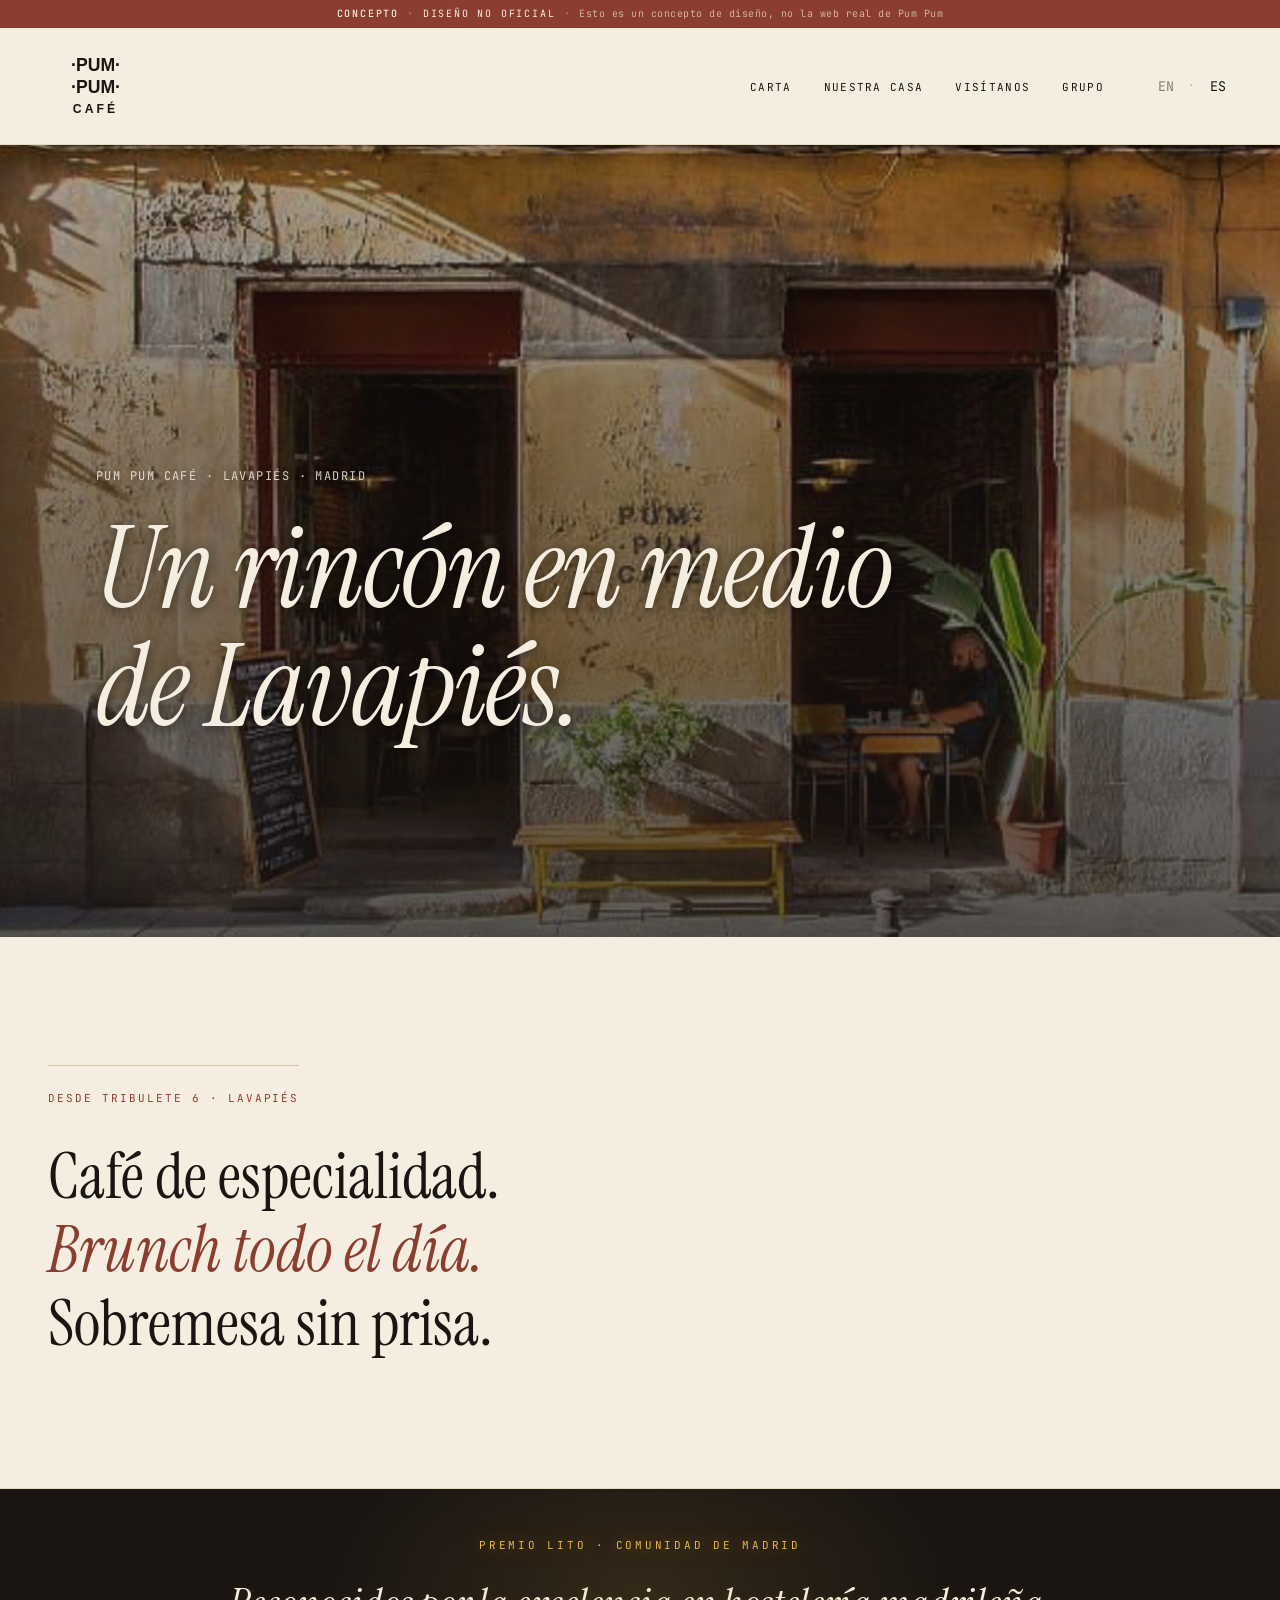
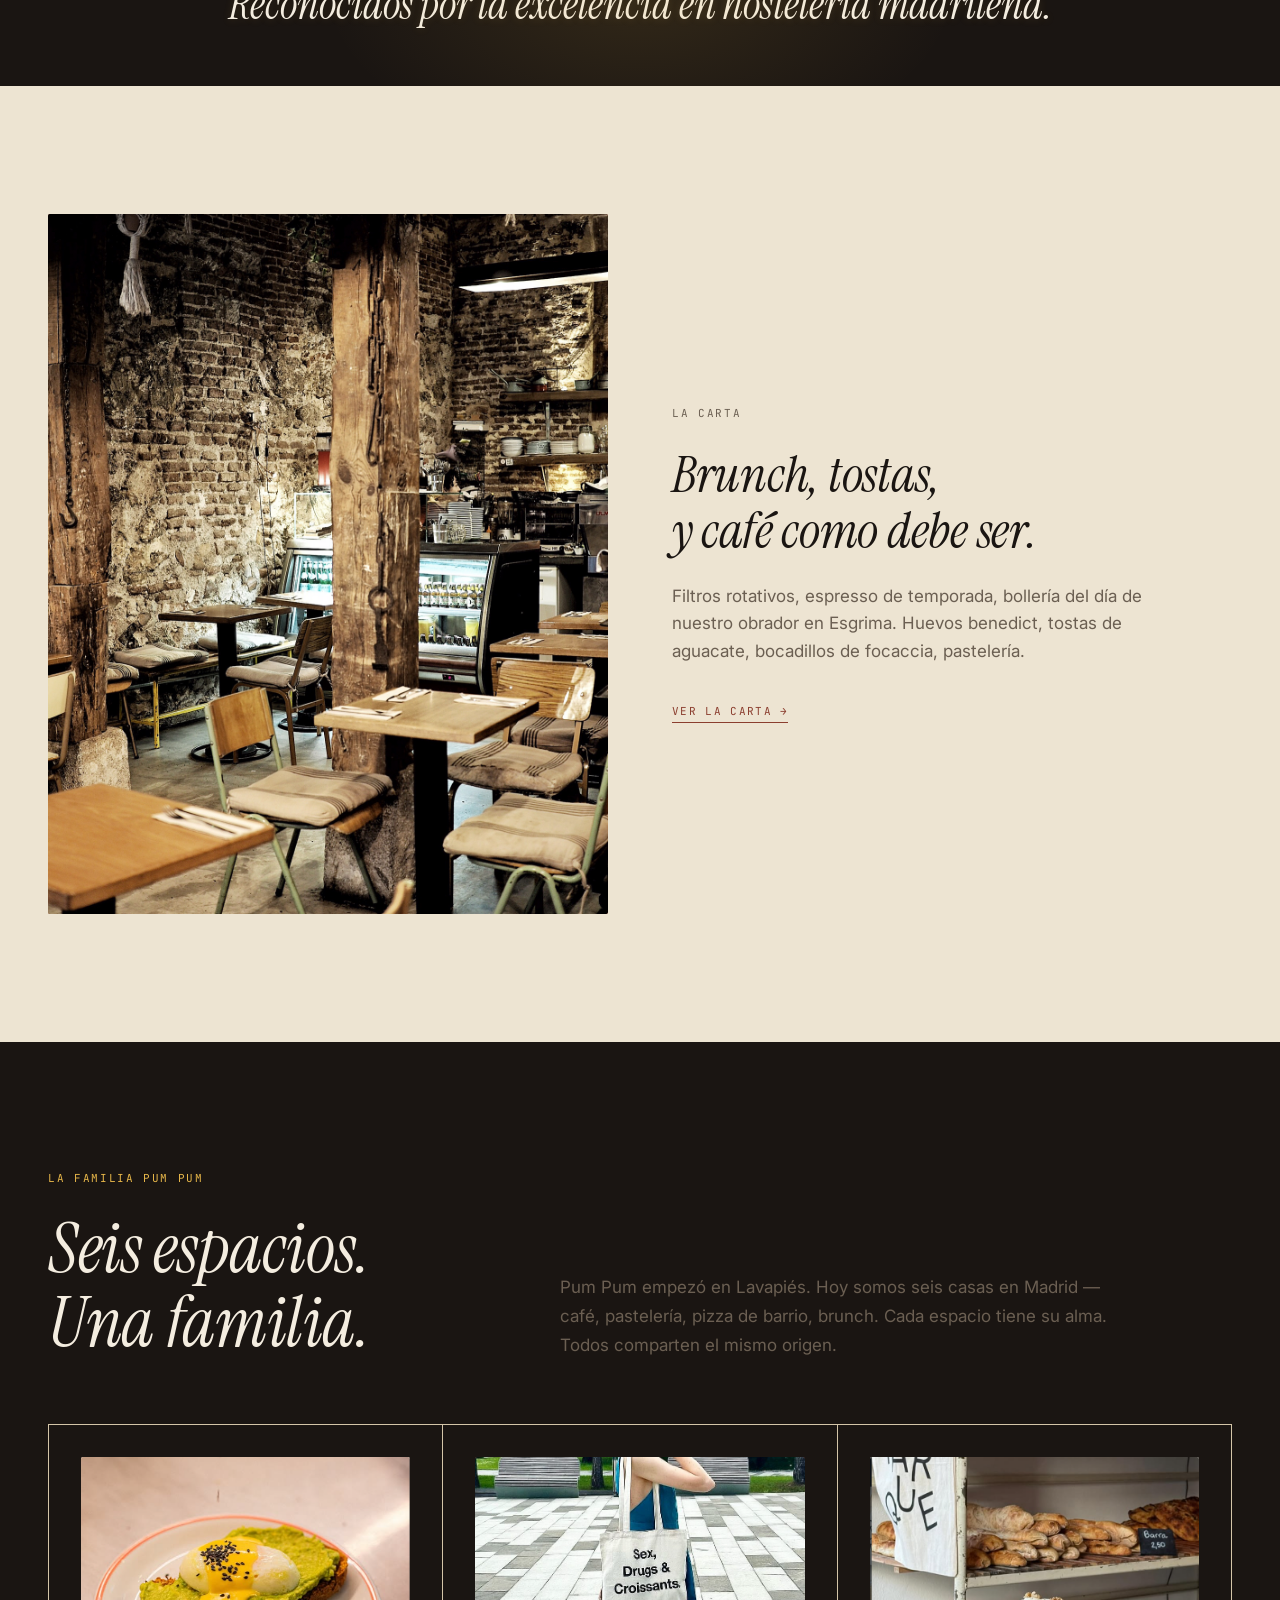
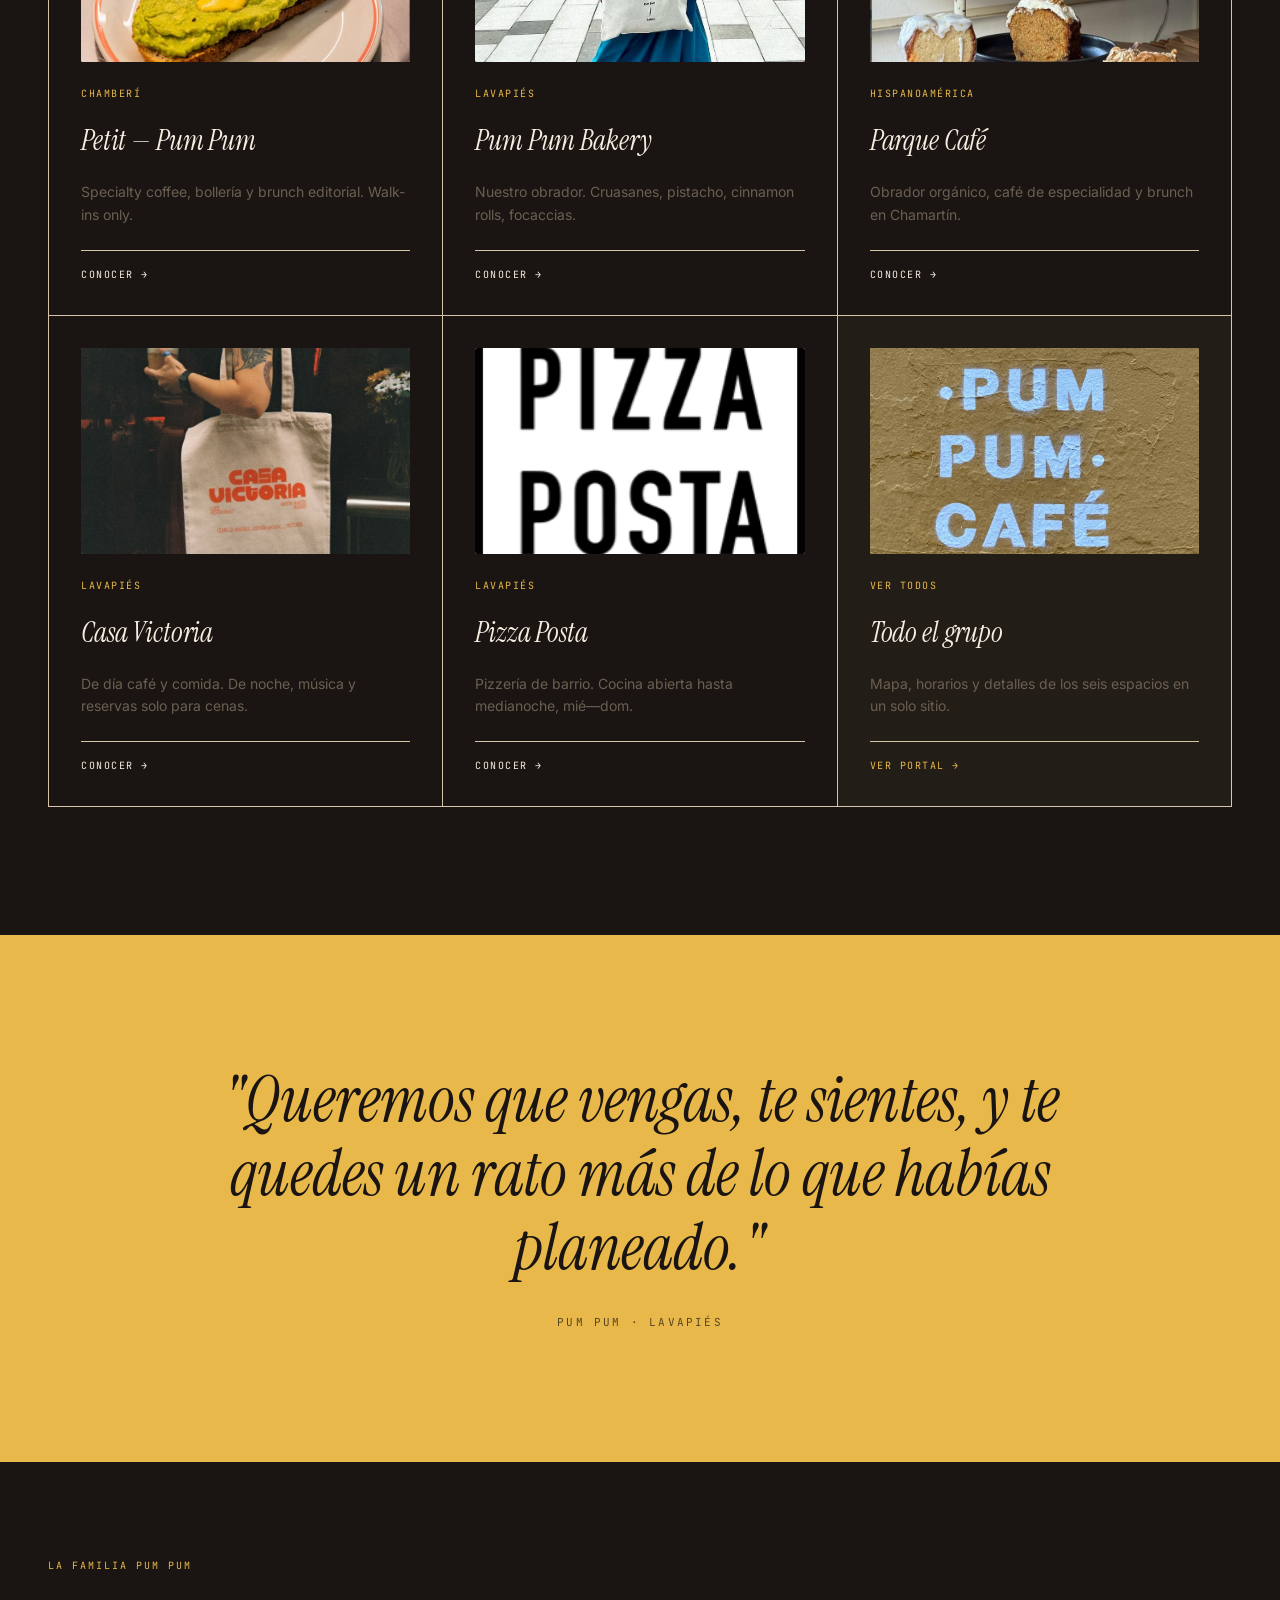
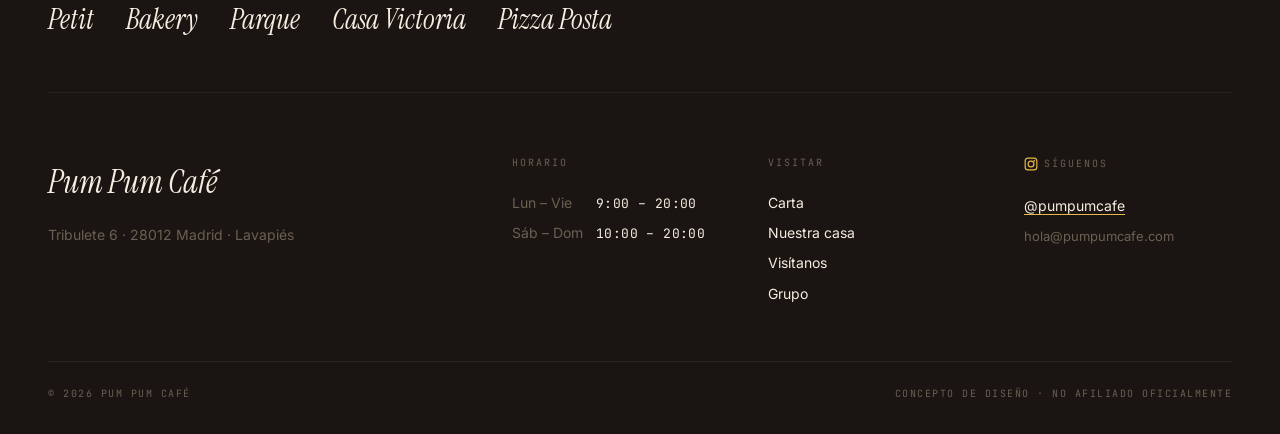
==== index.html @ 4bbbebbe "Pum Pum Café — concept mockup site" ====
<!DOCTYPE html>
<html lang="es" class="lang-es">
<head>
<meta charset="UTF-8">
<meta name="viewport" content="width=device-width, initial-scale=1.0">
<title>Pum Pum Café · Specialty Coffee · Lavapiés, Madrid</title>
<meta name="description" content="Pum Pum Café — Un rincón en medio de Lavapiés. Café de especialidad, brunch y sobremesa. Parte del grupo Pum Pum: 6 espacios en Madrid.">
<link rel="icon" type="image/svg+xml" href="favicon.svg">
<link rel="preconnect" href="https://fonts.googleapis.com">
<link rel="preconnect" href="https://fonts.gstatic.com" crossorigin>
<link href="https://fonts.googleapis.com/css2?family=Instrument+Serif:ital@0;1&family=Inter:wght@300;400;500&family=JetBrains+Mono:wght@400;500&display=swap" rel="stylesheet">
<link rel="stylesheet" href="css/style.css">
</head>
<body>

<div class="concept-banner">
  <strong>Concepto</strong><span class="sep">·</span><span>Diseño no oficial</span><span class="sep">·</span><span class="soft">Esto es un concepto de diseño, no la web real de Pum Pum</span>
</div>

<nav class="nav">
  <a href="index.html" class="nav-logo">
    <img src="logo.svg" alt="Pum Pum Café">
  </a>
  <div class="nav-right">
    <ul class="nav-links">
      <li><a href="carta.html" data-es>Carta</a><a href="carta.html" data-en>Menu</a></li>
      <li><a href="nuestra-casa.html" data-es>Nuestra casa</a><a href="nuestra-casa.html" data-en>Our house</a></li>
      <li><a href="visitanos.html" data-es>Visítanos</a><a href="visitanos.html" data-en>Visit</a></li>
      <li><a href="grupo.html" data-es>Grupo</a><a href="grupo.html" data-en>The group</a></li>
    </ul>
    <div class="lang-toggle">
      <button data-lang="en">EN</button>
      <span class="sep">·</span>
      <button data-lang="es">ES</button>
    </div>
  </div>
</nav>

<!-- HERO -->
<section class="hero">
  <div class="hero-media">
    <img src="img/hero-yellow-wall.png" alt="">
  </div>
  <div class="hero-inner">
    <div class="hero-caption">
      <span class="mono" data-es>Pum Pum Café · Lavapiés · Madrid</span>
      <span class="mono" data-en>Pum Pum Café · Lavapiés · Madrid</span>
      <h1 class="title" data-es>Un rincón en medio<br>de Lavapiés.</h1>
      <h1 class="title" data-en>A corner in the middle<br>of Lavapiés.</h1>
    </div>
  </div>
</section>

<!-- INTRO -->
<section class="intro">
  <div class="intro-inner">
    <span class="intro-label" data-es>Desde Tribulete 6 · Lavapiés</span>
    <span class="intro-label" data-en>From Tribulete 6 · Lavapiés</span>
    <div class="intro-statement" data-es>
      Café de especialidad.<br>
      <em>Brunch todo el día.</em><br>
      Sobremesa sin prisa.
    </div>
    <div class="intro-statement" data-en>
      Specialty coffee.<br>
      <em>All-day brunch.</em><br>
      Slow conversations.
    </div>
  </div>
</section>

<!-- PRIZE STRIP -->
<section class="prize-strip" style="padding: 48px 32px;">
  <span class="label" data-es>Premio LITO · Comunidad de Madrid</span>
  <span class="label" data-en>LITO Prize · Comunidad de Madrid</span>
  <p class="title" data-es>Reconocidos por la excelencia en hostelería madrileña.</p>
  <p class="title" data-en>Recognised for excellence in Madrid hospitality.</p>
</section>

<!-- MENU TEASER -->
<section class="menu-teaser">
  <div class="menu-teaser-grid">
    <div class="menu-teaser-media">
      <img src="img/interior-brick-green.png" alt="">
    </div>
    <div class="menu-teaser-copy">
      <span class="section-label" data-es>La carta</span>
      <span class="section-label" data-en>The menu</span>
      <h2 class="display-m" data-es>Brunch, tostas,<br>y café como debe ser.</h2>
      <h2 class="display-m" data-en>Brunch, toasts,<br>and coffee done right.</h2>
      <p data-es>Filtros rotativos, espresso de temporada, bollería del día de nuestro obrador en Esgrima. Huevos benedict, tostas de aguacate, bocadillos de focaccia, pastelería.</p>
      <p data-en>Rotating filter coffees, seasonal espresso, fresh pastry from our bakery on Esgrima. Eggs benedict, avo toast, focaccia sandwiches, patisserie.</p>
      <a href="carta.html" class="link" data-es>Ver la carta →</a>
      <a href="carta.html" class="link" data-en>See the menu →</a>
    </div>
  </div>
</section>

<!-- GROUP SECTION — the differentiator -->
<section class="grupo-section">
  <div class="grupo-header">
    <div>
      <span class="section-label" data-es>La familia Pum Pum</span>
      <span class="section-label" data-en>The Pum Pum family</span>
      <h2 data-es>Seis espacios.<br>Una familia.</h2>
      <h2 data-en>Six spaces.<br>One family.</h2>
    </div>
    <p data-es>Pum Pum empezó en Lavapiés. Hoy somos seis casas en Madrid — café, pastelería, pizza de barrio, brunch. Cada espacio tiene su alma. Todos comparten el mismo origen.</p>
    <p data-en>Pum Pum began in Lavapiés. Today we're six houses across Madrid — coffee, pastry, neighbourhood pizza, brunch. Each space has its own soul. All share the same origin.</p>
  </div>

  <div class="grupo-grid">
    <a href="grupo/petit.html" class="grupo-card">
      <div class="mark petit"><img src="img/brand-petit.png" alt=""></div>
      <span class="neighborhood">Chamberí</span>
      <h3>Petit — Pum Pum</h3>
      <p class="tagline" data-es>Specialty coffee, bollería y brunch editorial. Walk-ins only.</p>
      <p class="tagline" data-en>Specialty coffee, pastry and editorial brunch. Walk-ins only.</p>
      <span class="visit" data-es>Conocer →</span>
      <span class="visit" data-en>Discover →</span>
    </a>
    <a href="grupo/bakery.html" class="grupo-card">
      <div class="mark bakery"><img src="img/brand-bakery.png" alt=""></div>
      <span class="neighborhood">Lavapiés</span>
      <h3>Pum Pum Bakery</h3>
      <p class="tagline" data-es>Nuestro obrador. Cruasanes, pistacho, cinnamon rolls, focaccias.</p>
      <p class="tagline" data-en>Our bakery. Croissants, pistachio, cinnamon rolls, focaccia.</p>
      <span class="visit" data-es>Conocer →</span>
      <span class="visit" data-en>Discover →</span>
    </a>
    <a href="grupo/parque.html" class="grupo-card">
      <div class="mark parque"><img src="img/brand-parque.png" alt=""></div>
      <span class="neighborhood">Hispanoamérica</span>
      <h3>Parque Café</h3>
      <p class="tagline" data-es>Obrador orgánico, café de especialidad y brunch en Chamartín.</p>
      <p class="tagline" data-en>Organic bakery, specialty coffee and brunch uptown.</p>
      <span class="visit" data-es>Conocer →</span>
      <span class="visit" data-en>Discover →</span>
    </a>
    <a href="grupo/casa-victoria.html" class="grupo-card">
      <div class="mark casa"><img src="img/brand-casa-victoria.png" alt=""></div>
      <span class="neighborhood">Lavapiés</span>
      <h3>Casa Victoria</h3>
      <p class="tagline" data-es>De día café y comida. De noche, música y reservas solo para cenas.</p>
      <p class="tagline" data-en>Café by day, music and dinner reservations by night.</p>
      <span class="visit" data-es>Conocer →</span>
      <span class="visit" data-en>Discover →</span>
    </a>
    <a href="grupo/pizza-posta.html" class="grupo-card">
      <div class="mark pizza"><img src="img/brand-pizza-posta.png" alt=""></div>
      <span class="neighborhood">Lavapiés</span>
      <h3>Pizza Posta</h3>
      <p class="tagline" data-es>Pizzería de barrio. Cocina abierta hasta medianoche, mié—dom.</p>
      <p class="tagline" data-en>Neighbourhood pizzeria. Open late, Wed—Sun.</p>
      <span class="visit" data-es>Conocer →</span>
      <span class="visit" data-en>Discover →</span>
    </a>
    <a href="grupo.html" class="grupo-card" style="background: #231D18;">
      <div class="mark pumpum"><img src="img/brand-pumpum.png" alt=""></div>
      <span class="neighborhood" data-es>Ver todos</span>
      <span class="neighborhood" data-en>See all</span>
      <h3 data-es>Todo el grupo</h3>
      <h3 data-en>The full group</h3>
      <p class="tagline" data-es>Mapa, horarios y detalles de los seis espacios en un solo sitio.</p>
      <p class="tagline" data-en>Map, hours and details for all six spaces in one place.</p>
      <span class="visit" style="color: var(--yellow);" data-es>Ver portal →</span>
      <span class="visit" style="color: var(--yellow);" data-en>Open portal →</span>
    </a>
  </div>
</section>

<!-- PHILOSOPHY STRIP -->
<section class="philosophy-strip">
  <p class="quote" data-es>"Queremos que vengas, te sientes, y te quedes un rato más de lo que habías planeado."</p>
  <p class="quote" data-en>"We want you to come in, sit down, and stay a little longer than you planned."</p>
  <span class="attr">Pum Pum · Lavapiés</span>
</section>

<!-- FOOTER -->
<footer class="footer">
  <div class="footer-family">
    <span class="label" data-es>La familia Pum Pum</span>
    <span class="label" data-en>The Pum Pum family</span>
    <div class="row">
      <a href="grupo/petit.html">Petit</a>
      <a href="grupo/bakery.html">Bakery</a>
      <a href="grupo/parque.html">Parque</a>
      <a href="grupo/casa-victoria.html">Casa Victoria</a>
      <a href="grupo/pizza-posta.html">Pizza Posta</a>
    </div>
  </div>
  <div class="footer-grid">
    <div>
      <div class="wordmark">Pum Pum Café</div>
      <p class="footer-address">Tribulete 6 · 28012 Madrid · Lavapiés</p>
    </div>
    <div>
      <h4 data-es>Horario</h4>
      <h4 data-en>Hours</h4>
      <div class="hours-table">
        <div class="hours-row">
          <span class="hours-days" data-es>Lun – Vie</span>
          <span class="hours-days" data-en>Mon – Fri</span>
          <span class="hours-time">9:00 – 20:00</span>
        </div>
        <div class="hours-row">
          <span class="hours-days" data-es>Sáb – Dom</span>
          <span class="hours-days" data-en>Sat – Sun</span>
          <span class="hours-time">10:00 – 20:00</span>
        </div>
      </div>
    </div>
    <div>
      <h4 data-es>Visitar</h4>
      <h4 data-en>Visit</h4>
      <ul>
        <li><a href="carta.html" data-es>Carta</a><a href="carta.html" data-en>Menu</a></li>
        <li><a href="nuestra-casa.html" data-es>Nuestra casa</a><a href="nuestra-casa.html" data-en>Our house</a></li>
        <li><a href="visitanos.html" data-es>Visítanos</a><a href="visitanos.html" data-en>Visit us</a></li>
        <li><a href="grupo.html" data-es>Grupo</a><a href="grupo.html" data-en>The group</a></li>
      </ul>
    </div>
    <div>
      <h4 class="follow-heading" data-es><svg class="ig-icon" viewBox="0 0 24 24" fill="none" stroke="currentColor" stroke-width="2" stroke-linecap="round" stroke-linejoin="round"><rect x="2" y="2" width="20" height="20" rx="5"/><circle cx="12" cy="12" r="5"/><circle cx="17.5" cy="6.5" r="1.5" fill="currentColor" stroke="none"/></svg>Síguenos</h4>
      <h4 class="follow-heading" data-en><svg class="ig-icon" viewBox="0 0 24 24" fill="none" stroke="currentColor" stroke-width="2" stroke-linecap="round" stroke-linejoin="round"><rect x="2" y="2" width="20" height="20" rx="5"/><circle cx="12" cy="12" r="5"/><circle cx="17.5" cy="6.5" r="1.5" fill="currentColor" stroke="none"/></svg>Follow</h4>
      <ul class="social-links">
        <li><a href="https://instagram.com/pumpumcafe" target="_blank" class="ig-handle">@pumpumcafe</a></li>
        <li><a href="mailto:hola@pumpumcafe.com" class="email-link">hola@pumpumcafe.com</a></li>
      </ul>
    </div>
  </div>
  <div class="footer-bottom">
    <span>© 2026 Pum Pum Café</span>
    <span data-es>Concepto de diseño · No afiliado oficialmente</span>
    <span data-en>Design concept · Not officially affiliated</span>
  </div>
</footer>

<script src="js/lang.js"></script>
</body>
</html>
---- css/style.css ----
/* =========================================================
   Pum Pum Café — Concept Mockup
   Design: warm Lavapiés editorial, brick & yellow ochre
   ========================================================= */

/* ---------- Tokens ---------- */
:root {
  --bg: #F4EDE0;
  --bg-soft: #EDE4D2;
  --bg-card: #FFFFFF;
  --bg-dark: #1A1512;
  --text: #1A1512;
  --text-muted: #6B5F52;
  --text-inverse: #F4EDE0;
  --border: #D4C5A8;
  --border-soft: #E5D9BE;

  --yellow: #E8B84A;
  --yellow-deep: #C99830;
  --brick: #8B3E2F;
  --brick-deep: #6B2E23;
  --green: #4A6B4A;
  --green-chair: #5D8A5D;

  --font-display: 'Instrument Serif', 'Playfair Display', Georgia, serif;
  --font-body: 'Inter', -apple-system, BlinkMacSystemFont, sans-serif;
  --font-mono: 'JetBrains Mono', 'Courier New', monospace;

  --space-1: 8px;
  --space-2: 16px;
  --space-3: 24px;
  --space-4: 32px;
  --space-5: 48px;
  --space-6: 64px;
  --space-7: 96px;
  --space-8: 128px;

  --max-w: 1280px;
  --max-w-text: 720px;
}

/* ---------- Reset ---------- */
*, *::before, *::after { box-sizing: border-box; margin: 0; padding: 0; }
html { scroll-behavior: smooth; }
body {
  background: var(--bg);
  color: var(--text);
  font-family: var(--font-body);
  font-size: 16px;
  line-height: 1.6;
  -webkit-font-smoothing: antialiased;
  text-rendering: optimizeLegibility;
  opacity: 0;
  transition: opacity 0.15s ease;
}
body.fonts-ready { opacity: 1; }
img { max-width: 100%; display: block; }
a { color: inherit; text-decoration: none; transition: opacity 0.2s; }
a:hover { opacity: 0.7; }
button { font-family: inherit; cursor: pointer; border: none; background: none; color: inherit; }

/* ---------- Typography ---------- */
h1, h2, h3, h4 {
  font-family: var(--font-display);
  font-weight: 400;
  line-height: 1.1;
  letter-spacing: -0.005em;
}
.display-xl { font-size: clamp(56px, 9vw, 140px); font-weight: 400; letter-spacing: -0.015em; }
.display-l  { font-size: clamp(44px, 6.5vw, 88px); font-weight: 400; letter-spacing: -0.01em; }
.display-m  { font-size: clamp(32px, 4vw, 56px); font-weight: 400; }
.display-s  { font-size: clamp(24px, 2.5vw, 36px); font-weight: 400; }

.italic { font-style: italic; }
.mono { font-family: var(--font-mono); font-size: 12px; text-transform: uppercase; letter-spacing: 0.12em; }
.gold { color: var(--yellow-deep); }
.brick { color: var(--brick); }
.muted { color: var(--text-muted); }

/* ---------- Image missing diagnostic ---------- */
.img-missing {
  position: absolute;
  inset: 0;
  display: flex;
  align-items: center;
  justify-content: center;
  text-align: center;
  padding: 16px;
  font-family: var(--font-mono);
  font-size: 10px;
  color: rgba(244,237,224,0.85);
  letter-spacing: 0.08em;
  text-transform: lowercase;
  background: rgba(26,21,18,0.45);
  pointer-events: none;
  word-break: break-all;
}

/* ---------- Language toggle ---------- */
html.lang-es [data-en],
html.lang-en [data-es] { display: none !important; }

/* ---------- Concept banner ---------- */
.concept-banner {
  position: fixed;
  top: 0; left: 0; right: 0;
  z-index: 101;
  height: 28px;
  background: var(--brick);
  color: var(--text-inverse);
  padding: 0 var(--space-3);
  font-family: var(--font-mono);
  font-size: 10px;
  letter-spacing: 0.18em;
  text-transform: uppercase;
  text-align: center;
  line-height: 28px;
  white-space: nowrap;
  overflow: hidden;
  text-overflow: ellipsis;
}
.concept-banner strong { font-weight: 500; }
.concept-banner .sep { opacity: 0.5; margin: 0 8px; }
.concept-banner .soft { opacity: 0.75; font-weight: 300; text-transform: none; letter-spacing: 0.05em; }
body { padding-top: 28px; }

/* ---------- Navigation ---------- */
.nav {
  display: flex;
  align-items: center;
  justify-content: space-between;
  padding: var(--space-3) var(--space-5);
  border-bottom: 1px solid var(--border-soft);
  background: var(--bg);
  position: sticky;
  top: 28px;
  z-index: 100;
}
.nav-logo img { height: 68px; width: auto; }
.nav-right { display: flex; align-items: center; gap: var(--space-5); }
.nav-links { display: flex; gap: var(--space-4); list-style: none; }
.nav-links a {
  font-family: var(--font-mono);
  font-size: 11px;
  text-transform: uppercase;
  letter-spacing: 0.12em;
}
.lang-toggle { display: flex; align-items: center; gap: var(--space-1); font-family: var(--font-mono); font-size: 11px; letter-spacing: 0.1em; }
.lang-toggle button { opacity: 0.5; padding: 4px 6px; }
.lang-toggle button.active { opacity: 1; }
.lang-toggle .sep { opacity: 0.3; }

/* ---------- Hero ---------- */
.hero {
  position: relative;
  height: 88vh;
  min-height: 640px;
  overflow: hidden;
  background: var(--yellow);
}
.hero-media {
  position: absolute;
  inset: 0;
  background:
    linear-gradient(180deg, var(--yellow) 0%, var(--yellow-deep) 100%);
  overflow: hidden;
}
.hero-media img { position: absolute; inset: 0; width: 100%; height: 100%; object-fit: cover; }
.hero-media::after {
  content: '';
  position: absolute;
  inset: 0;
  background: linear-gradient(180deg, rgba(26,21,18,0.35) 0%, rgba(26,21,18,0.55) 50%, rgba(26,21,18,0.7) 100%);
  pointer-events: none;
}
.hero-inner {
  position: relative;
  height: 100%;
  max-width: var(--max-w);
  margin: 0 auto;
  padding: var(--space-6) var(--space-5);
  display: flex;
  flex-direction: column;
  justify-content: flex-end;
}
.hero-caption { color: var(--text-inverse); max-width: 900px; text-shadow: 0 2px 12px rgba(0,0,0,0.5); }
.hero-caption .mono { display: block; margin-bottom: var(--space-3); opacity: 0.85; }
.hero-caption .title {
  font-family: var(--font-display);
  font-size: clamp(56px, 9vw, 140px);
  font-weight: 400;
  line-height: 1.02;
  letter-spacing: -0.015em;
  font-style: italic;
}

/* ---------- Section base ---------- */
section { padding: var(--space-8) var(--space-5); }
.container { max-width: var(--max-w); margin: 0 auto; }
.section-label {
  font-family: var(--font-mono);
  font-size: 11px;
  text-transform: uppercase;
  letter-spacing: 0.15em;
  color: var(--text-muted);
  margin-bottom: var(--space-3);
  display: block;
}

/* ---------- Intro ---------- */
.intro { background: var(--bg); border-bottom: 1px solid var(--border-soft); }
.intro-inner {
  max-width: var(--max-w);
  margin: 0 auto;
  display: flex;
  flex-direction: column;
  gap: var(--space-4);
}
.intro-label {
  font-family: var(--font-mono);
  font-size: 11px;
  text-transform: uppercase;
  letter-spacing: 0.18em;
  color: var(--brick);
  border-top: 1px solid var(--border);
  padding-top: var(--space-3);
  display: inline-block;
  align-self: flex-start;
}
.intro-statement {
  font-family: var(--font-display);
  font-size: clamp(32px, 5vw, 72px);
  line-height: 1.15;
  font-weight: 400;
  max-width: 1000px;
}
.intro-statement em { color: var(--brick); font-style: italic; }

/* ---------- LITO Prize strip ---------- */
.prize-strip {
  background: var(--bg-dark);
  color: var(--text-inverse);
  padding: var(--space-6) var(--space-5);
  text-align: center;
  position: relative;
  overflow: hidden;
}
.prize-strip::before {
  content: '';
  position: absolute;
  top: -40%; left: 25%; right: 25%; bottom: -40%;
  background: radial-gradient(ellipse at center, rgba(232,184,74,0.12) 0%, transparent 70%);
  pointer-events: none;
}
.prize-strip .label {
  font-family: var(--font-mono);
  font-size: 11px;
  text-transform: uppercase;
  letter-spacing: 0.25em;
  color: var(--yellow);
  display: block;
  margin-bottom: var(--space-2);
  text-shadow: 0 0 20px rgba(232,184,74,0.6), 0 0 40px rgba(232,184,74,0.3);
}
.prize-strip .title {
  font-family: var(--font-display);
  font-size: clamp(28px, 3.5vw, 42px);
  font-style: italic;
  text-shadow: 0 1px 8px rgba(232,184,74,0.15);
}

/* ---------- Menu teaser ---------- */
.menu-teaser { background: var(--bg-soft); }
.menu-teaser-grid {
  max-width: var(--max-w);
  margin: 0 auto;
  display: grid;
  grid-template-columns: 1fr 1fr;
  gap: var(--space-6);
  align-items: center;
}
.menu-teaser-media {
  aspect-ratio: 4/5;
  background: linear-gradient(140deg, var(--brick-deep) 0%, var(--brick) 55%, #A8533F 100%);
  position: relative;
  border-radius: 2px;
  overflow: hidden;
}
.menu-teaser-media img { position: absolute; inset: 0; width: 100%; height: 100%; object-fit: cover; }
.menu-teaser-copy h2 { margin-bottom: var(--space-3); font-style: italic; }
.menu-teaser-copy p { max-width: 520px; margin-bottom: var(--space-4); color: var(--text-muted); font-size: 17px; }

/* ---------- Link (arrow) ---------- */
.link {
  font-family: var(--font-mono);
  font-size: 11px;
  text-transform: uppercase;
  letter-spacing: 0.12em;
  color: var(--brick);
  border-bottom: 1px solid currentColor;
  padding-bottom: 2px;
  display: inline-block;
}
.link-invert { color: var(--yellow); }

/* ---------- Group section (hero feature) ---------- */
.grupo-section {
  background: var(--bg-dark);
  color: var(--text-inverse);
  padding: var(--space-8) var(--space-5);
}
.grupo-header {
  max-width: var(--max-w);
  margin: 0 auto var(--space-6);
  display: grid;
  grid-template-columns: 1fr 1.5fr;
  gap: var(--space-6);
  align-items: end;
}
.grupo-header h2 {
  font-family: var(--font-display);
  font-size: clamp(40px, 5.5vw, 72px);
  font-style: italic;
  line-height: 1.05;
}
.grupo-header p { color: var(--text-muted); max-width: 560px; font-size: 17px; line-height: 1.7; }
.grupo-header .section-label { color: var(--yellow); }

.grupo-grid {
  max-width: var(--max-w);
  margin: 0 auto;
  display: grid;
  grid-template-columns: repeat(3, 1fr);
  gap: 1px;
  background: var(--border);
  border: 1px solid var(--border);
}
.grupo-card {
  background: var(--bg-dark);
  padding: var(--space-4);
  display: flex;
  flex-direction: column;
  gap: var(--space-3);
  min-height: 320px;
  transition: background 0.3s;
  cursor: pointer;
  position: relative;
}
.grupo-card:hover { background: #231D18; }
.grupo-card .mark {
  width: 100%;
  aspect-ratio: 16/10;
  border-radius: 2px;
  position: relative;
  overflow: hidden;
}
.grupo-card .mark img { position: absolute; inset: 0; width: 100%; height: 100%; object-fit: cover; }
.grupo-card .mark.pumpum { background: linear-gradient(135deg, var(--yellow) 0%, var(--yellow-deep) 100%); }
.grupo-card .mark.petit { background: #F5F1EA; position: relative; }
.grupo-card .mark.petit::after { display: none; }
.grupo-card .mark.bakery { background: repeating-linear-gradient(45deg, #C99830 0 20px, #E8B84A 20px 40px, #8B3E2F 40px 60px, #A8533F 60px 80px); }
.grupo-card .mark.parque { background: #F5F1EA; }
.grupo-card .mark.casa { background: linear-gradient(135deg, #E85D1F 0%, #C94020 100%); }
.grupo-card .mark.pizza { background: #F5F1EA; }
.grupo-card h3 {
  font-family: var(--font-display);
  font-size: 28px;
  font-style: italic;
}
.grupo-card .neighborhood {
  font-family: var(--font-mono);
  font-size: 10px;
  text-transform: uppercase;
  letter-spacing: 0.15em;
  color: var(--yellow);
}
.grupo-card .tagline { color: var(--text-muted); font-size: 14px; line-height: 1.6; flex: 1; }
.grupo-card .visit {
  font-family: var(--font-mono);
  font-size: 10px;
  text-transform: uppercase;
  letter-spacing: 0.15em;
  color: var(--text-inverse);
  border-top: 1px solid var(--border);
  padding-top: var(--space-2);
  margin-top: auto;
}

/* ---------- Locations teaser ---------- */
.locations-teaser { background: var(--bg); border-top: 1px solid var(--border-soft); }
.locations-header { max-width: var(--max-w); margin: 0 auto var(--space-5); }
.locations-grid {
  max-width: var(--max-w);
  margin: 0 auto;
  display: grid;
  grid-template-columns: 1fr;
  gap: var(--space-5);
}
.location-card {
  display: grid;
  grid-template-columns: 1fr 2fr;
  gap: var(--space-5);
  padding: var(--space-5) 0;
  border-top: 1px solid var(--border);
  align-items: baseline;
}
.location-card:last-child { border-bottom: 1px solid var(--border); }
.location-card .label {
  font-family: var(--font-mono);
  font-size: 11px;
  text-transform: uppercase;
  letter-spacing: 0.15em;
  color: var(--text-muted);
}
.location-card .name {
  font-family: var(--font-display);
  font-size: clamp(28px, 3.5vw, 44px);
  font-style: italic;
  line-height: 1.1;
  margin-bottom: var(--space-2);
}
.location-card .address { color: var(--text-muted); margin-bottom: var(--space-1); }
.location-card .hours { font-family: var(--font-mono); font-size: 12px; letter-spacing: 0.08em; color: var(--text-muted); margin-bottom: var(--space-3); }

/* ---------- Philosophy strip ---------- */
.philosophy-strip {
  background: var(--yellow);
  color: var(--bg-dark);
  padding: var(--space-8) var(--space-5);
  text-align: center;
}
.philosophy-strip .quote {
  font-family: var(--font-display);
  font-size: clamp(32px, 5vw, 64px);
  font-style: italic;
  line-height: 1.15;
  max-width: 960px;
  margin: 0 auto var(--space-3);
}
.philosophy-strip .attr {
  font-family: var(--font-mono);
  font-size: 11px;
  text-transform: uppercase;
  letter-spacing: 0.2em;
  opacity: 0.7;
}

/* ---------- Footer ---------- */
.footer {
  background: var(--bg-dark);
  color: var(--text-inverse);
  padding: var(--space-7) var(--space-5) var(--space-4);
}
.footer-family {
  max-width: var(--max-w);
  margin: 0 auto var(--space-6);
  padding-bottom: var(--space-5);
  border-bottom: 1px solid #2A2420;
}
.footer-family .label {
  font-family: var(--font-mono);
  font-size: 10px;
  text-transform: uppercase;
  letter-spacing: 0.2em;
  color: var(--yellow);
  display: block;
  margin-bottom: var(--space-3);
}
.footer-family .row {
  display: flex;
  flex-wrap: wrap;
  gap: var(--space-4);
  font-family: var(--font-display);
  font-size: clamp(20px, 2.5vw, 28px);
  font-style: italic;
}
.footer-family .row a { border-bottom: 1px solid transparent; transition: border-color 0.2s; }
.footer-family .row a:hover { border-color: var(--yellow); opacity: 1; }
.footer-grid {
  max-width: var(--max-w);
  margin: 0 auto;
  display: grid;
  grid-template-columns: 2fr 1fr 1fr 1fr;
  gap: var(--space-5);
  margin-bottom: var(--space-5);
}
.footer h4 {
  font-family: var(--font-mono);
  font-size: 10px;
  text-transform: uppercase;
  letter-spacing: 0.2em;
  color: var(--text-muted);
  margin-bottom: var(--space-3);
  font-weight: 400;
}
.footer ul { list-style: none; }
.footer li { margin-bottom: var(--space-1); font-size: 14px; color: var(--text-inverse); }
.footer .wordmark { font-family: var(--font-display); font-size: 32px; font-style: italic; margin-bottom: var(--space-2); }
.footer-address { color: var(--text-muted); font-size: 14px; max-width: 320px; }

/* Hours table */
.hours-table { display: flex; flex-direction: column; gap: 8px; }
.hours-row { display: flex; align-items: baseline; gap: 12px; font-size: 14px; }
.hours-days { color: var(--text-muted); min-width: 72px; }
.hours-time { color: var(--text-inverse); font-family: var(--font-mono); font-size: 13px; letter-spacing: 0.03em; }

/* Follow / social */
.follow-heading { display: flex; align-items: center; gap: 6px; }
.ig-icon { width: 14px; height: 14px; color: var(--yellow); flex-shrink: 0; }
.social-links { list-style: none; }
.ig-handle { text-decoration: underline; text-underline-offset: 3px; text-decoration-color: var(--yellow); transition: text-decoration-color 0.2s; }
.ig-handle:hover { text-decoration-color: var(--text-inverse); }
.email-link { color: var(--text-muted); font-size: 13px; transition: color 0.2s; }
.email-link:hover { color: var(--text-inverse); }
.footer-bottom {
  max-width: var(--max-w);
  margin: 0 auto;
  padding-top: var(--space-3);
  border-top: 1px solid #2A2420;
  display: flex;
  justify-content: space-between;
  font-family: var(--font-mono);
  font-size: 10px;
  text-transform: uppercase;
  letter-spacing: 0.15em;
  color: var(--text-muted);
}

/* ---------- Carta (menu) page ---------- */
.menu-page { padding: var(--space-7) var(--space-5) var(--space-8); }
.menu-header {
  max-width: var(--max-w);
  margin: 0 auto var(--space-6);
}
.menu-header h1 { font-family: var(--font-display); font-size: clamp(48px, 7vw, 96px); font-style: italic; margin-bottom: var(--space-2); }
.menu-section-title {
  font-family: var(--font-display);
  font-style: italic;
  font-size: clamp(28px, 3.5vw, 40px);
  text-align: center;
  margin: var(--space-6) 0 var(--space-4);
  color: var(--brick);
}
.menu-section-title::before, .menu-section-title::after { content: '—'; margin: 0 var(--space-2); color: var(--border); font-style: normal; }
.menu-grid {
  max-width: var(--max-w);
  margin: 0 auto;
  display: grid;
  grid-template-columns: 1fr 1fr 1fr;
  gap: var(--space-5);
}
.menu-col h3 {
  font-family: var(--font-mono);
  font-size: 11px;
  text-transform: uppercase;
  letter-spacing: 0.15em;
  color: var(--text-muted);
  border-bottom: 1px solid var(--border);
  padding-bottom: var(--space-2);
  margin-bottom: var(--space-3);
  font-weight: 400;
}
.menu-item { margin-bottom: var(--space-3); }
.menu-item .name { font-family: var(--font-display); font-size: 19px; font-style: italic; }
.menu-item .desc { font-size: 13px; color: var(--text-muted); line-height: 1.5; margin-top: 2px; }
.menu-item .price { font-family: var(--font-mono); font-size: 12px; color: var(--text); margin-top: 4px; }

/* ---------- Story page ---------- */
.story-page { padding: var(--space-7) var(--space-5) var(--space-8); }
.story-hero {
  max-width: var(--max-w);
  margin: 0 auto var(--space-6);
  display: grid;
  grid-template-columns: 1fr 1fr;
  gap: var(--space-6);
  align-items: center;
}
.story-hero h1 { font-family: var(--font-display); font-size: clamp(44px, 6vw, 80px); font-style: italic; line-height: 1.05; margin-bottom: var(--space-3); }
.story-hero p { font-size: 17px; line-height: 1.7; color: var(--text-muted); }
.story-hero-media {
  aspect-ratio: 4/5;
  background: linear-gradient(160deg, var(--brick) 0%, var(--brick-deep) 60%, var(--bg-dark) 100%);
  position: relative;
  border-radius: 2px;
  overflow: hidden;
}
.story-hero-media img { position: absolute; inset: 0; width: 100%; height: 100%; object-fit: cover; }
.story-body { max-width: var(--max-w-text); margin: 0 auto; }
.story-body p { font-size: 17px; line-height: 1.75; margin-bottom: var(--space-3); color: var(--text); }
.story-body p:first-of-type::first-letter { font-family: var(--font-display); font-size: 64px; font-style: italic; float: left; line-height: 0.85; padding: 8px 10px 0 0; color: var(--brick); }

.lito-award {
  max-width: var(--max-w-text);
  margin: var(--space-6) auto;
  padding: var(--space-5);
  border: 1px solid var(--border);
  background: var(--bg-soft);
  text-align: center;
}
.lito-award .label { font-family: var(--font-mono); font-size: 10px; text-transform: uppercase; letter-spacing: 0.2em; color: var(--brick); display: block; margin-bottom: var(--space-2); }
.lito-award h3 { font-family: var(--font-display); font-style: italic; font-size: clamp(24px, 3vw, 36px); margin-bottom: var(--space-2); }
.lito-award p { color: var(--text-muted); font-size: 14px; }

/* ---------- Visit page ---------- */
.visit-page { padding: var(--space-7) var(--space-5) var(--space-8); }
.visit-header { max-width: var(--max-w); margin: 0 auto var(--space-6); }
.visit-header h1 { font-family: var(--font-display); font-size: clamp(48px, 7vw, 96px); font-style: italic; }
.visit-grid {
  max-width: var(--max-w);
  margin: 0 auto;
  display: grid;
  grid-template-columns: 1fr 1fr;
  gap: var(--space-6);
}
.visit-card { border: 1px solid var(--border); background: var(--bg-card); padding: var(--space-5); }
.visit-card .label { font-family: var(--font-mono); font-size: 10px; text-transform: uppercase; letter-spacing: 0.2em; color: var(--brick); display: block; margin-bottom: var(--space-2); }
.visit-card h3 { font-family: var(--font-display); font-size: 28px; font-style: italic; margin-bottom: var(--space-3); }
.visit-card .row { display: flex; justify-content: space-between; padding: var(--space-2) 0; border-bottom: 1px solid var(--border-soft); font-size: 14px; }
.visit-card .row:last-child { border: none; }
.visit-card .row .day { font-family: var(--font-mono); font-size: 11px; text-transform: uppercase; letter-spacing: 0.1em; color: var(--text-muted); }
.visit-card .addr { font-size: 15px; margin-top: var(--space-3); color: var(--text-muted); }

/* ---------- Grupo portal page ---------- */
.grupo-page { padding: 0; }
.grupo-hero {
  background: var(--bg-dark);
  color: var(--text-inverse);
  padding: var(--space-8) var(--space-5) var(--space-7);
}
.grupo-hero-inner { max-width: var(--max-w); margin: 0 auto; }
.grupo-hero h1 { font-family: var(--font-display); font-size: clamp(56px, 8vw, 120px); font-style: italic; line-height: 1.02; margin-bottom: var(--space-4); }
.grupo-hero p { font-size: 19px; max-width: 680px; color: var(--text-muted); line-height: 1.7; }
.grupo-hero .section-label { color: var(--yellow); }

.grupo-portal-grid {
  max-width: var(--max-w);
  margin: 0 auto;
  padding: var(--space-6) var(--space-5);
  display: grid;
  grid-template-columns: repeat(2, 1fr);
  gap: var(--space-5);
}
.grupo-portal-card {
  background: var(--bg-card);
  border: 1px solid var(--border);
  padding: var(--space-5);
  display: grid;
  grid-template-columns: 1fr 1fr;
  gap: var(--space-4);
  transition: transform 0.2s, border-color 0.2s;
}
.grupo-portal-card:hover { transform: translateY(-2px); border-color: var(--brick); }
.grupo-portal-card .media { aspect-ratio: 1; border-radius: 2px; position: relative; overflow: hidden; }
.grupo-portal-card .media img { position: absolute; inset: 0; width: 100%; height: 100%; object-fit: cover; }
.grupo-portal-card .body { display: flex; flex-direction: column; gap: var(--space-2); }
.grupo-portal-card .neighborhood { font-family: var(--font-mono); font-size: 10px; text-transform: uppercase; letter-spacing: 0.15em; color: var(--brick); }
.grupo-portal-card h3 { font-family: var(--font-display); font-size: clamp(24px, 2.5vw, 32px); font-style: italic; line-height: 1.1; }
.grupo-portal-card .tagline { font-size: 13px; color: var(--text-muted); line-height: 1.5; }
.grupo-portal-card .visit { font-family: var(--font-mono); font-size: 10px; text-transform: uppercase; letter-spacing: 0.15em; color: var(--text); margin-top: auto; padding-top: var(--space-2); border-top: 1px solid var(--border-soft); }

.media.pumpum { background: linear-gradient(135deg, var(--yellow) 0%, var(--yellow-deep) 100%); }
.media.petit { background: #EDE4D4; position: relative; }
.media.petit::after { display: none; }
.media.bakery { background: repeating-linear-gradient(45deg, #C99830 0 24px, #E8B84A 24px 48px, #8B3E2F 48px 72px, #A8533F 72px 96px); }
.media.parque { background: linear-gradient(180deg, #F5F1EA 0%, #E5DCC8 100%); }
.media.casa { background: linear-gradient(135deg, #E85D1F 0%, #C94020 100%); }
.media.pizza { background: linear-gradient(180deg, #2A2420 0%, #1A1512 100%); }

/* ---------- Grupo subpage (brand detail) ---------- */
.brand-page { padding: 0; }
.brand-hero {
  padding: var(--space-6) var(--space-5) var(--space-5);
  border-bottom: 1px solid var(--border-soft);
}
.brand-hero .breadcrumb {
  font-family: var(--font-mono);
  font-size: 10px;
  text-transform: uppercase;
  letter-spacing: 0.15em;
  color: var(--text-muted);
  max-width: var(--max-w);
  margin: 0 auto var(--space-4);
  display: block;
}
.brand-hero .breadcrumb a { color: var(--brick); border-bottom: 1px solid currentColor; padding-bottom: 1px; }
.brand-hero h1 {
  font-family: var(--font-display);
  font-size: clamp(56px, 8vw, 120px);
  font-style: italic;
  line-height: 1.02;
  max-width: var(--max-w);
  margin: 0 auto var(--space-3);
}
.brand-hero .neighborhood {
  font-family: var(--font-mono);
  font-size: 11px;
  text-transform: uppercase;
  letter-spacing: 0.15em;
  color: var(--brick);
  max-width: var(--max-w);
  margin: 0 auto;
  display: block;
}
.brand-content {
  max-width: var(--max-w);
  margin: 0 auto;
  padding: var(--space-6) var(--space-5);
  display: grid;
  grid-template-columns: 1.2fr 1fr;
  gap: var(--space-6);
}
.brand-copy p { font-size: 17px; line-height: 1.75; color: var(--text); margin-bottom: var(--space-3); }
.brand-copy .lead { font-family: var(--font-display); font-style: italic; font-size: clamp(22px, 2.5vw, 28px); line-height: 1.3; margin-bottom: var(--space-4); color: var(--brick); }
.brand-meta { background: var(--bg-soft); padding: var(--space-5); border: 1px solid var(--border); align-self: start; }
.brand-meta .block { margin-bottom: var(--space-4); }
.brand-meta .block:last-child { margin-bottom: 0; }
.brand-meta .label { font-family: var(--font-mono); font-size: 10px; text-transform: uppercase; letter-spacing: 0.2em; color: var(--brick); display: block; margin-bottom: var(--space-1); }
.brand-meta .value { font-size: 15px; color: var(--text); }
.brand-meta .value a { color: var(--text); border-bottom: 1px solid var(--border); }
.brand-cta {
  background: var(--bg-dark);
  color: var(--text-inverse);
  padding: var(--space-5);
  text-align: center;
  margin-top: var(--space-4);
}
.brand-cta .mono { color: var(--yellow); display: block; margin-bottom: var(--space-2); }
.brand-cta h3 { font-family: var(--font-display); font-style: italic; font-size: 28px; margin-bottom: var(--space-3); }
.brand-cta a {
  display: inline-block;
  background: var(--yellow);
  color: var(--bg-dark);
  padding: 12px 24px;
  font-family: var(--font-mono);
  font-size: 11px;
  text-transform: uppercase;
  letter-spacing: 0.15em;
}

.brand-gallery {
  max-width: var(--max-w);
  margin: 0 auto;
  padding: 0 var(--space-5) var(--space-7);
  display: grid;
  grid-template-columns: 2fr 1fr 1fr;
  gap: var(--space-2);
}
.brand-gallery .tile { aspect-ratio: 1; border-radius: 2px; position: relative; overflow: hidden; }
.brand-gallery .tile:first-child { aspect-ratio: 1; grid-row: span 2; }
.brand-gallery .tile img { position: absolute; inset: 0; width: 100%; height: 100%; object-fit: cover; }

/* ---------- Responsive ---------- */
@media (max-width: 960px) {
  .nav { padding: var(--space-2) var(--space-3); }
  .nav-logo img { height: 52px; }
  .nav-links { gap: var(--space-3); }
  .nav-links a { font-size: 10px; }
  section { padding: var(--space-6) var(--space-3); }
  .menu-teaser-grid, .grupo-header, .story-hero, .visit-grid, .brand-content { grid-template-columns: 1fr; gap: var(--space-4); }
  .grupo-grid { grid-template-columns: 1fr 1fr; }
  .grupo-portal-grid { grid-template-columns: 1fr; padding: var(--space-4) var(--space-3); }
  .menu-grid { grid-template-columns: 1fr; }
  .location-card { grid-template-columns: 1fr; gap: var(--space-2); }
  .footer-grid { grid-template-columns: 1fr 1fr; }
  .hero { height: 70vh; min-height: 480px; }
}
@media (max-width: 600px) {
  .grupo-grid { grid-template-columns: 1fr; }
  .footer-grid { grid-template-columns: 1fr; }
  .nav-links { display: none; }
  .grupo-portal-card { grid-template-columns: 1fr; }
  .brand-gallery { grid-template-columns: 1fr 1fr; }
  .brand-gallery .tile:first-child { grid-row: auto; }
}
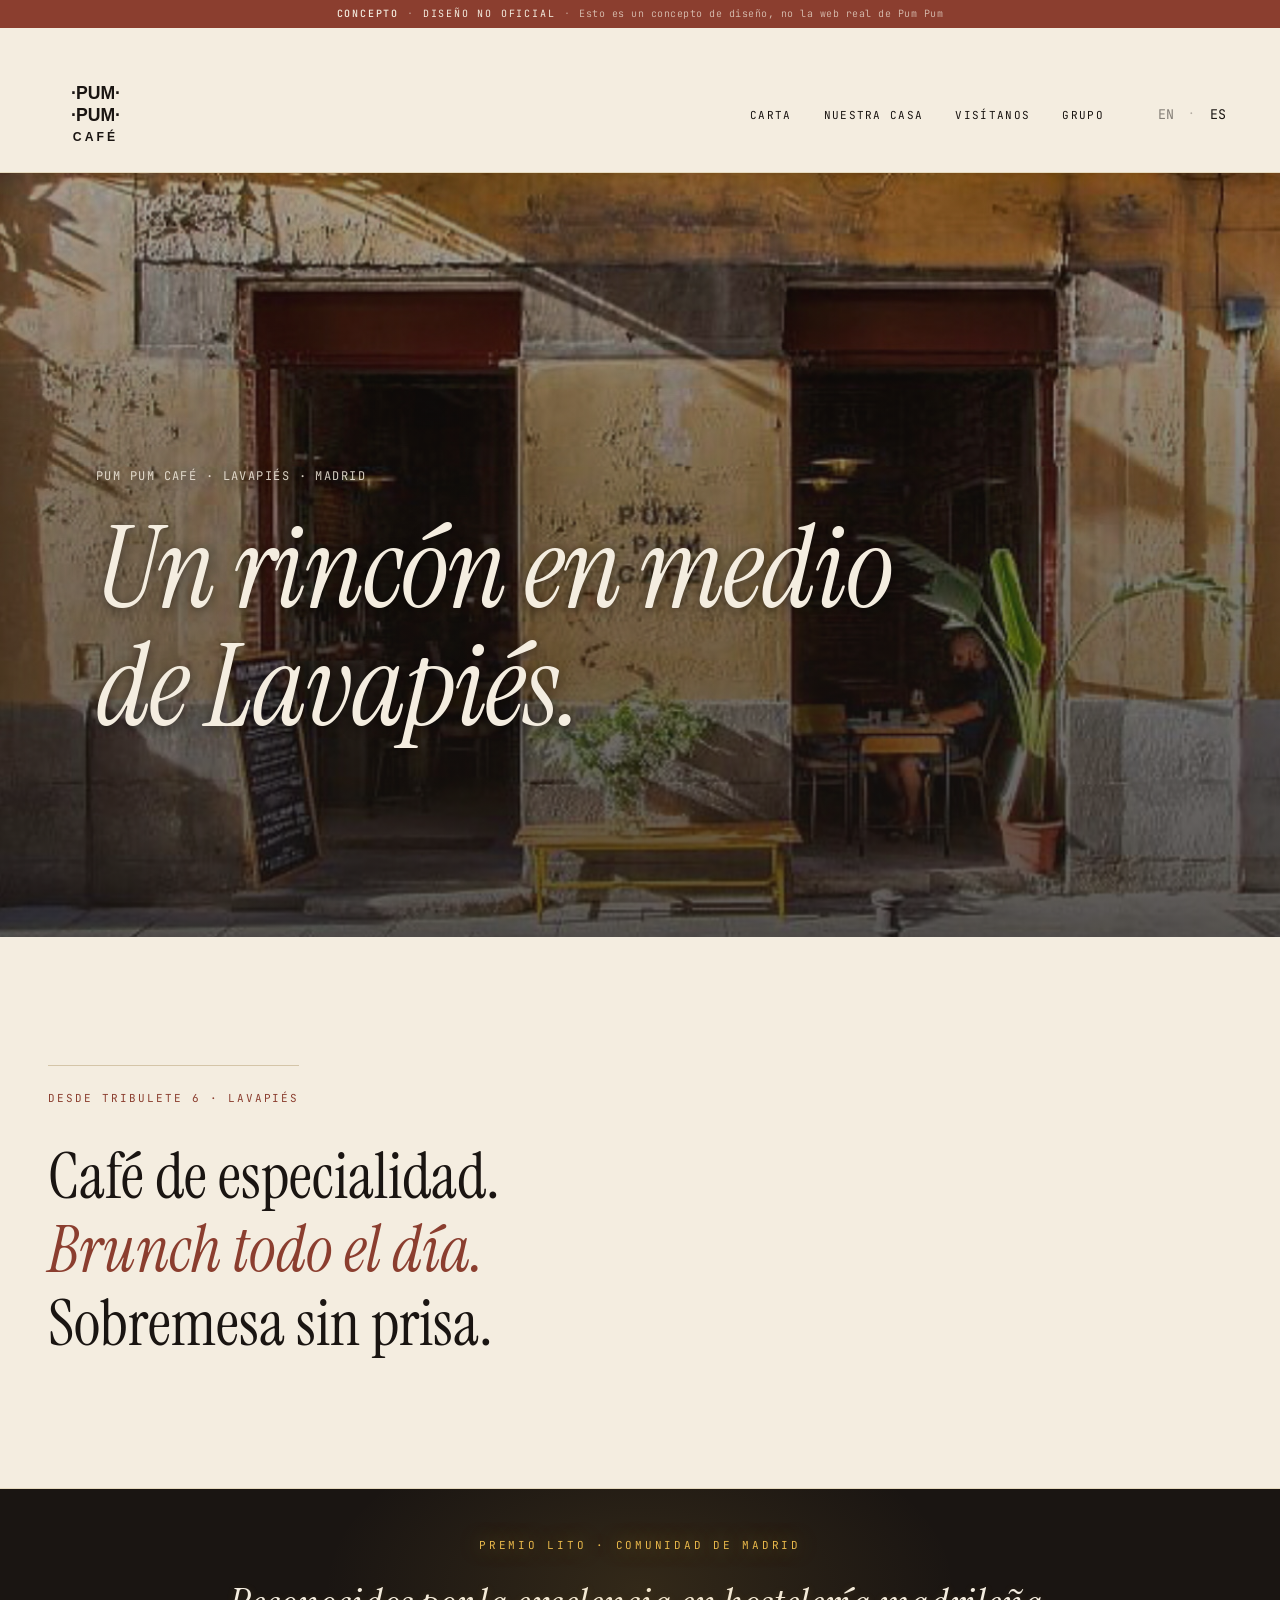
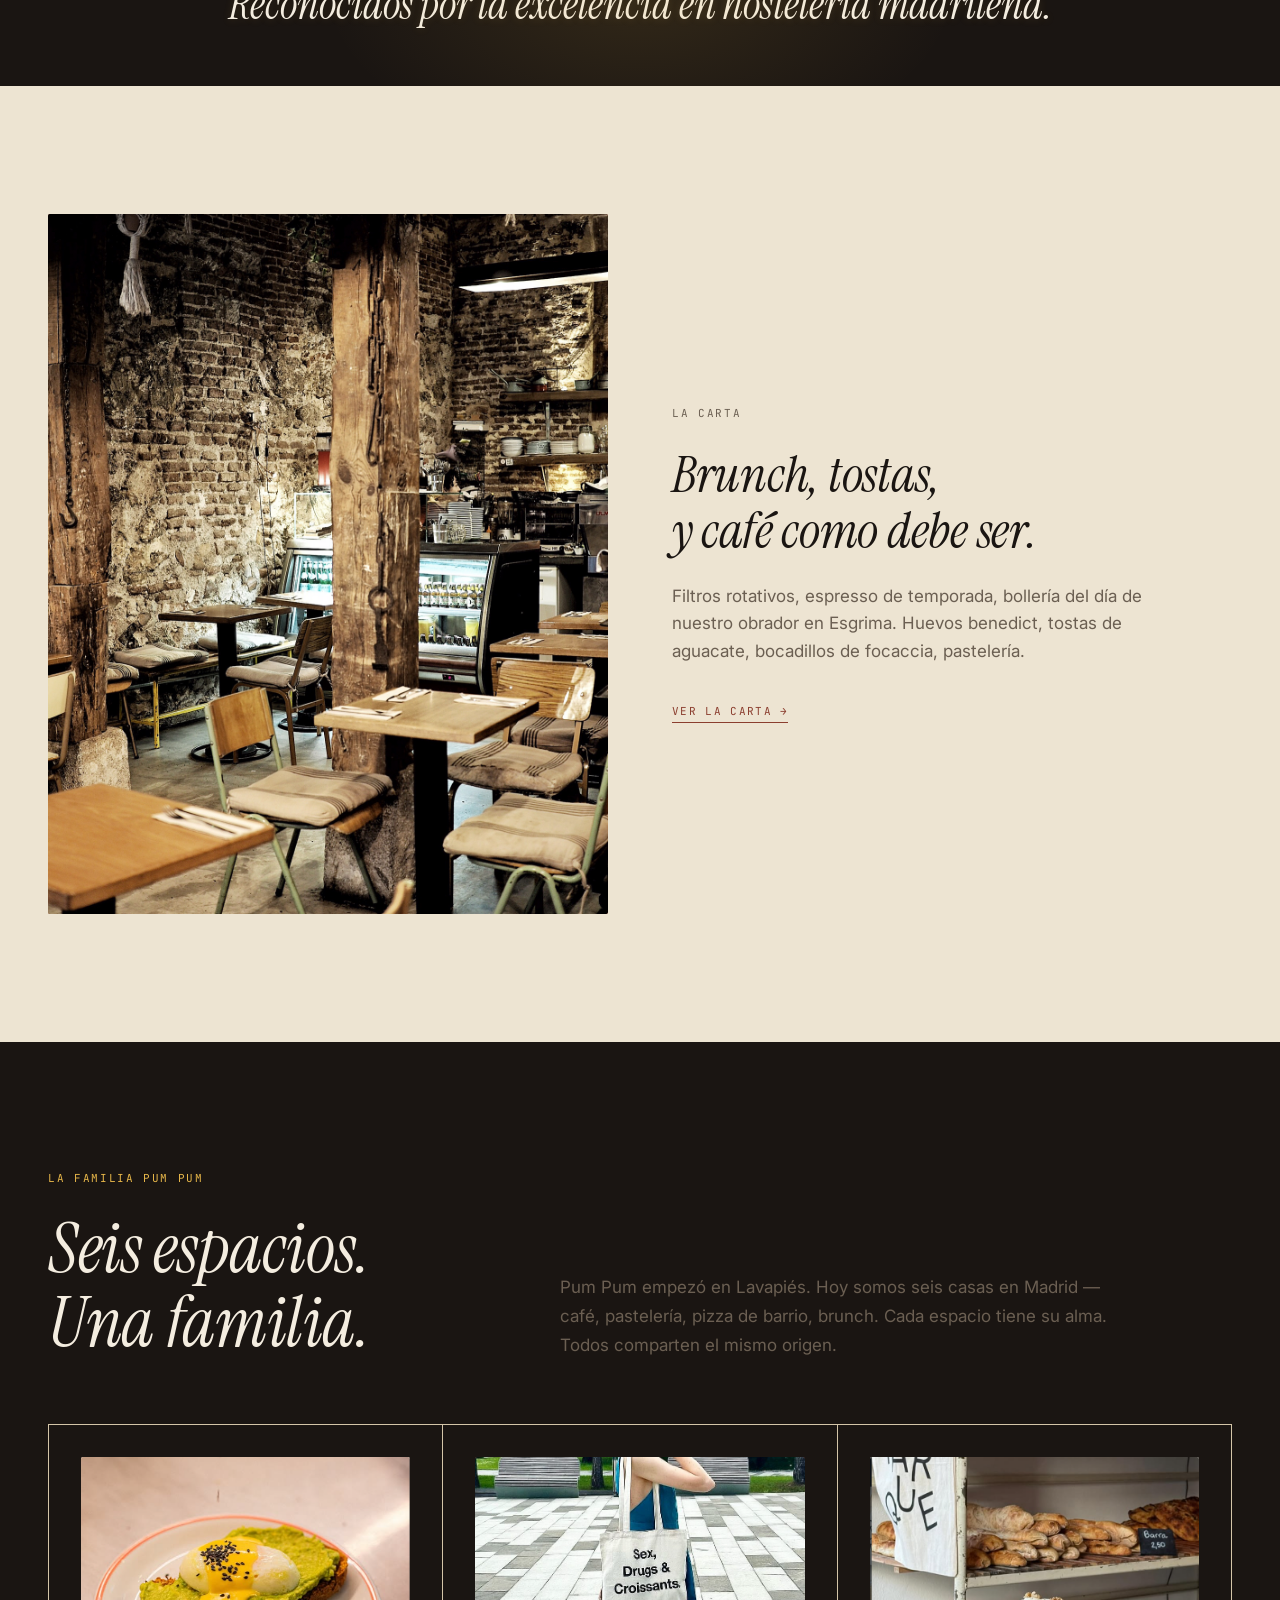
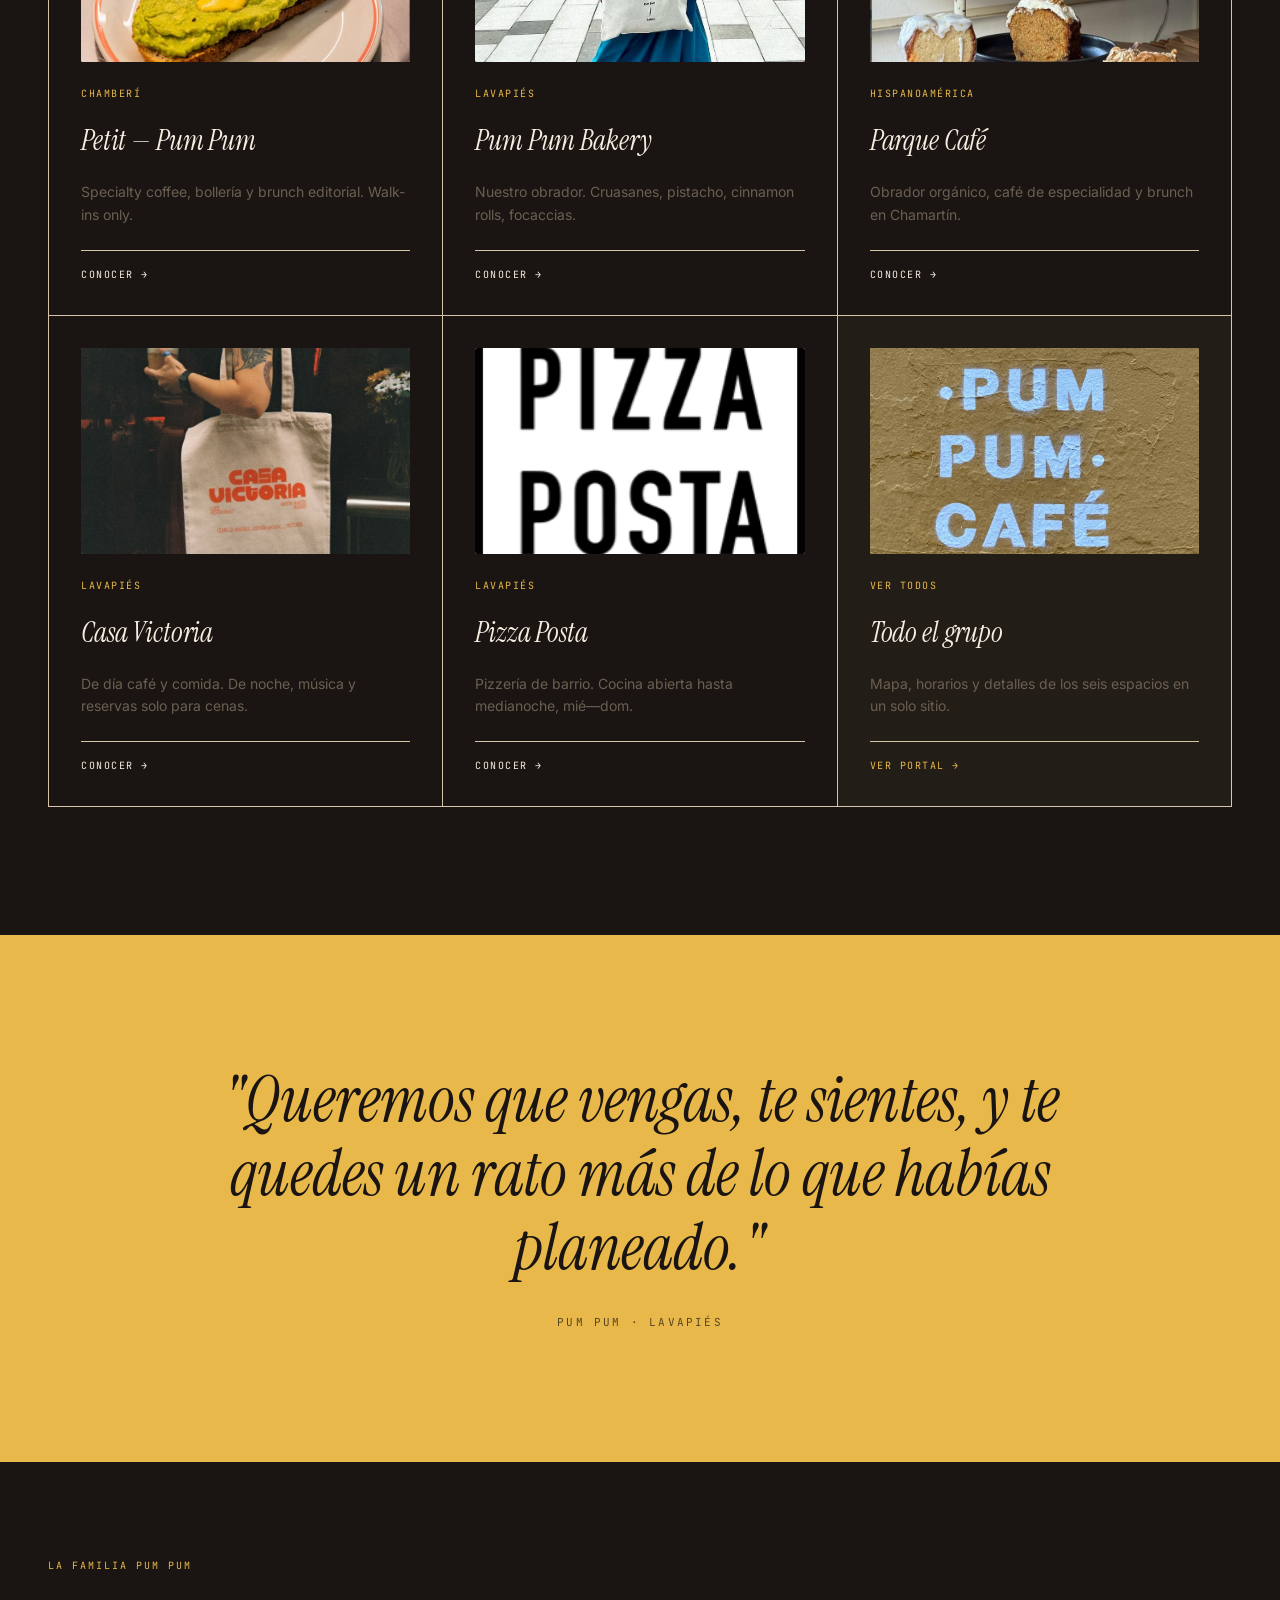
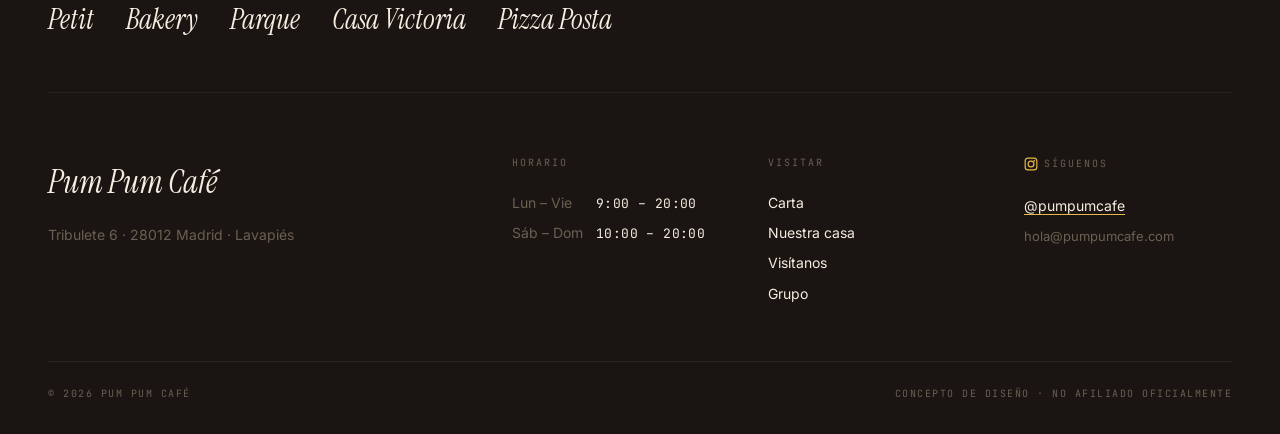
==== commit ea8b605e: "Cache bust CSS for mobile fixes Co-Authored-By: Claude Opus 4.6 (1M context) <noreply@anthropic.com>" ====
--- a/index.html
+++ b/index.html
@@ -9,7 +9,7 @@
 <link rel="preconnect" href="https://fonts.googleapis.com">
 <link rel="preconnect" href="https://fonts.gstatic.com" crossorigin>
 <link href="https://fonts.googleapis.com/css2?family=Instrument+Serif:ital@0;1&family=Inter:wght@300;400;500&family=JetBrains+Mono:wght@400;500&display=swap" rel="stylesheet">
-<link rel="stylesheet" href="css/style.css">
+<link rel="stylesheet" href="css/style.css?v=1775477150">
 </head>
 <body>
 
@@ -28,6 +28,7 @@
       <li><a href="visitanos.html" data-es>Visítanos</a><a href="visitanos.html" data-en>Visit</a></li>
       <li><a href="grupo.html" data-es>Grupo</a><a href="grupo.html" data-en>The group</a></li>
     </ul>
+    <button class="hamburger" aria-label="Menu"><span></span><span></span><span></span></button>
     <div class="lang-toggle">
       <button data-lang="en">EN</button>
       <span class="sep">·</span>
@@ -236,6 +237,14 @@
   </div>
 </footer>
 
+<div class="mobile-menu">
+  <a href="index.html" data-es>Inicio</a><a href="index.html" data-en>Home</a>
+  <a href="carta.html" data-es>Carta</a><a href="carta.html" data-en>Menu</a>
+  <a href="nuestra-casa.html" data-es>Nuestra casa</a><a href="nuestra-casa.html" data-en>Our house</a>
+  <a href="visitanos.html" data-es>Visítanos</a><a href="visitanos.html" data-en>Visit</a>
+  <a href="grupo.html" data-es>Grupo</a><a href="grupo.html" data-en>The group</a>
+</div>
+
 <script src="js/lang.js"></script>
 </body>
 </html>
--- a/css/style.css
+++ b/css/style.css
@@ -41,8 +41,9 @@
 
 /* ---------- Reset ---------- */
 *, *::before, *::after { box-sizing: border-box; margin: 0; padding: 0; }
-html { scroll-behavior: smooth; }
+html { scroll-behavior: smooth; overflow-x: hidden; }
 body {
+  overflow-x: hidden;
   background: var(--bg);
   color: var(--text);
   font-family: var(--font-body);
@@ -134,7 +135,7 @@
   background: var(--bg);
   position: sticky;
   top: 28px;
-  z-index: 100;
+  z-index: 900;
 }
 .nav-logo img { height: 68px; width: auto; }
 .nav-right { display: flex; align-items: center; gap: var(--space-5); }
@@ -749,6 +750,32 @@
 .brand-gallery .tile:first-child { aspect-ratio: 1; grid-row: span 2; }
 .brand-gallery .tile img { position: absolute; inset: 0; width: 100%; height: 100%; object-fit: cover; }
 
+/* ---------- Hamburger & Mobile Menu ---------- */
+.hamburger {
+  display: none; background: none; border: none; cursor: pointer;
+  width: 28px; height: 20px; position: relative; padding: 0;
+  z-index: 900;
+}
+.hamburger span {
+  display: block; position: absolute; left: 0; width: 100%; height: 2px;
+  background: var(--text, #F0E6DA); transition: transform 0.3s, opacity 0.3s;
+}
+.hamburger span:nth-child(1) { top: 0; }
+.hamburger span:nth-child(2) { top: 9px; }
+.hamburger span:nth-child(3) { bottom: 0; }
+.hamburger.active span:nth-child(1) { top: 9px; transform: rotate(45deg); }
+.hamburger.active span:nth-child(2) { opacity: 0; }
+.hamburger.active span:nth-child(3) { bottom: 9px; transform: rotate(-45deg); }
+.mobile-menu {
+  display: none; position: fixed; top: 0; left: 0; right: 0; bottom: 0;
+  background: rgba(10,10,10,0.97); z-index: 800;
+  flex-direction: column; align-items: center; justify-content: center; gap: 32px;
+}
+.mobile-menu.open { display: flex; }
+.mobile-menu a {
+  font-size: 16px; letter-spacing: 0.2em; text-transform: uppercase; color: #F0E6DA;
+}
+
 /* ---------- Responsive ---------- */
 @media (max-width: 960px) {
   .nav { padding: var(--space-2) var(--space-3); }
@@ -759,15 +786,23 @@
   .menu-teaser-grid, .grupo-header, .story-hero, .visit-grid, .brand-content { grid-template-columns: 1fr; gap: var(--space-4); }
   .grupo-grid { grid-template-columns: 1fr 1fr; }
   .grupo-portal-grid { grid-template-columns: 1fr; padding: var(--space-4) var(--space-3); }
-  .menu-grid { grid-template-columns: 1fr; }
+  .menu-grid { grid-template-columns: repeat(3, 1fr); gap: var(--space-2); }
+  .menu-col h3 { font-size: 9px; }
+  .menu-item .name { font-size: 14px; }
+  .menu-item .price { font-size: 11px; }
   .location-card { grid-template-columns: 1fr; gap: var(--space-2); }
   .footer-grid { grid-template-columns: 1fr 1fr; }
   .hero { height: 70vh; min-height: 480px; }
 }
+@media (max-width: 768px) {
+  .nav-links { display: none; }
+  .hamburger { display: block; position: absolute; left: 50%; transform: translateX(-50%); }
+  .nav { position: relative; }
+  .nav-right { gap: var(--space-2); }
+}
 @media (max-width: 600px) {
   .grupo-grid { grid-template-columns: 1fr; }
   .footer-grid { grid-template-columns: 1fr; }
-  .nav-links { display: none; }
   .grupo-portal-card { grid-template-columns: 1fr; }
   .brand-gallery { grid-template-columns: 1fr 1fr; }
   .brand-gallery .tile:first-child { grid-row: auto; }
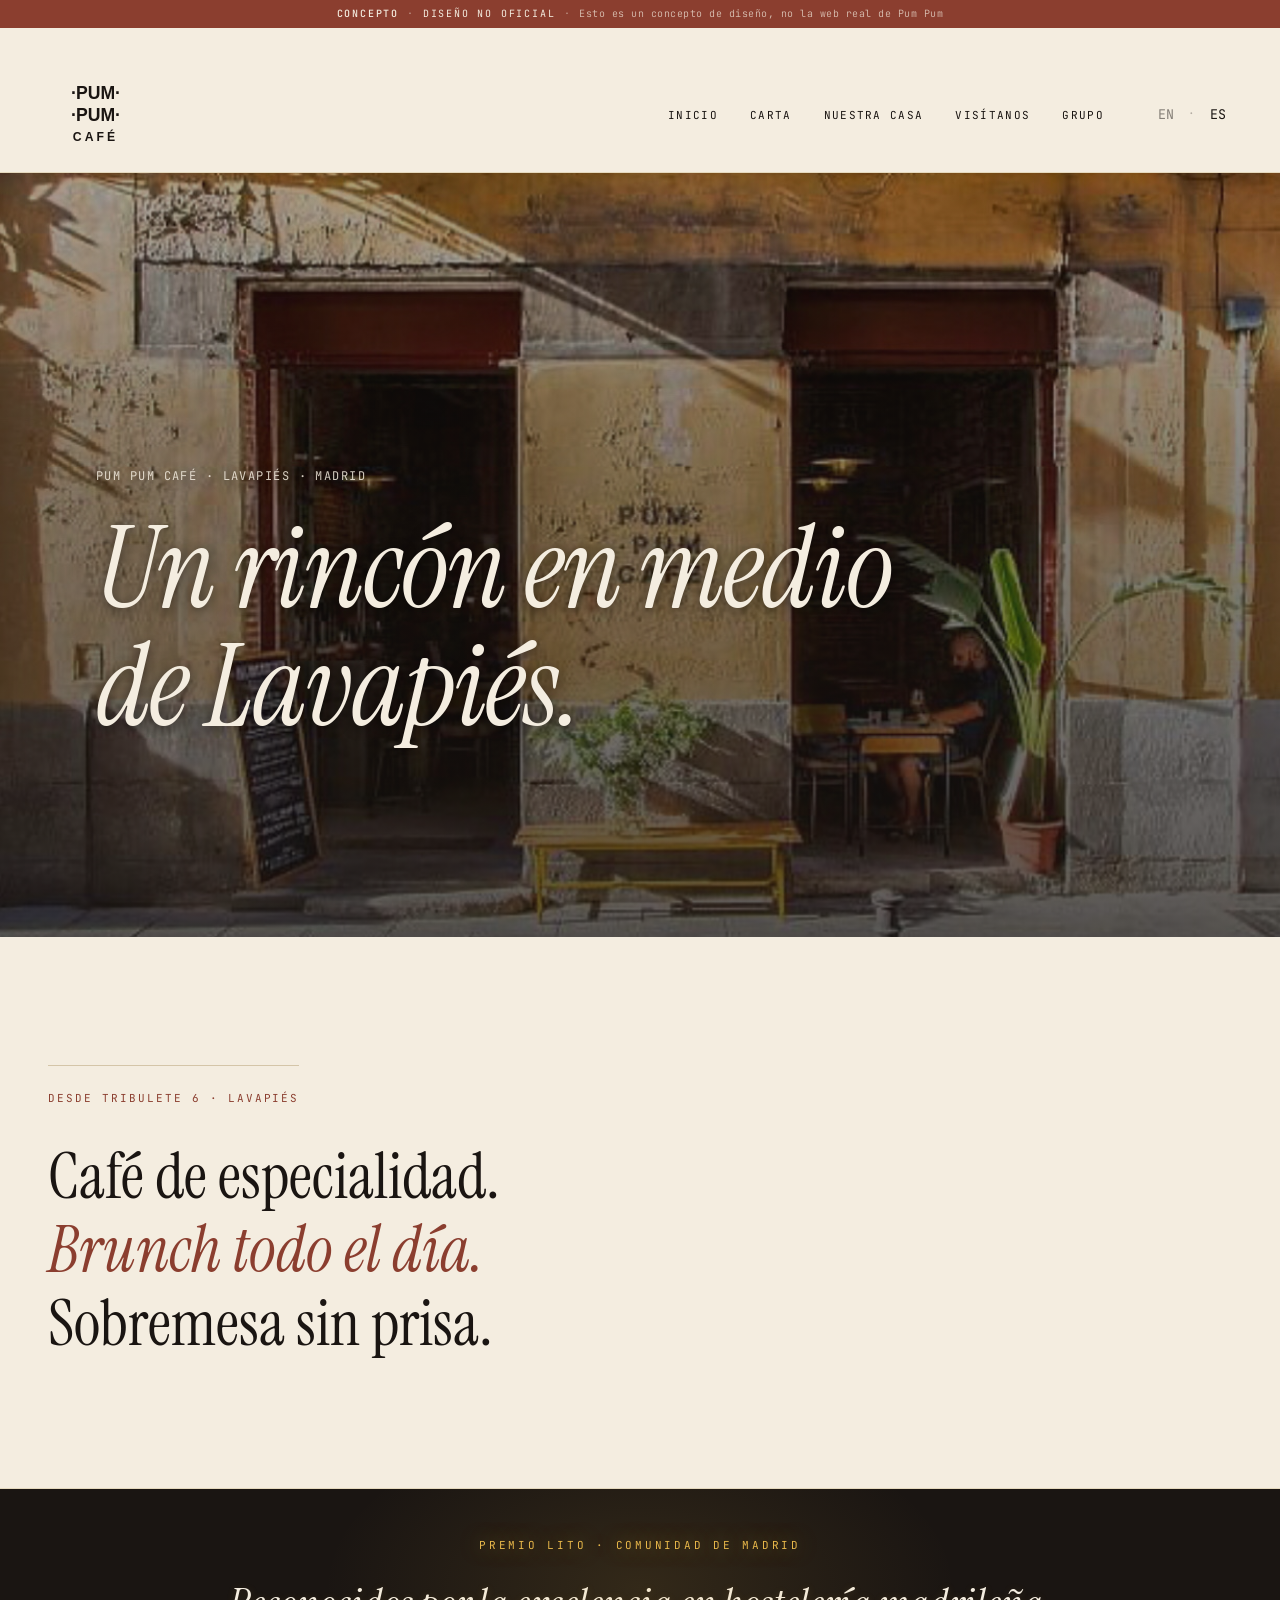
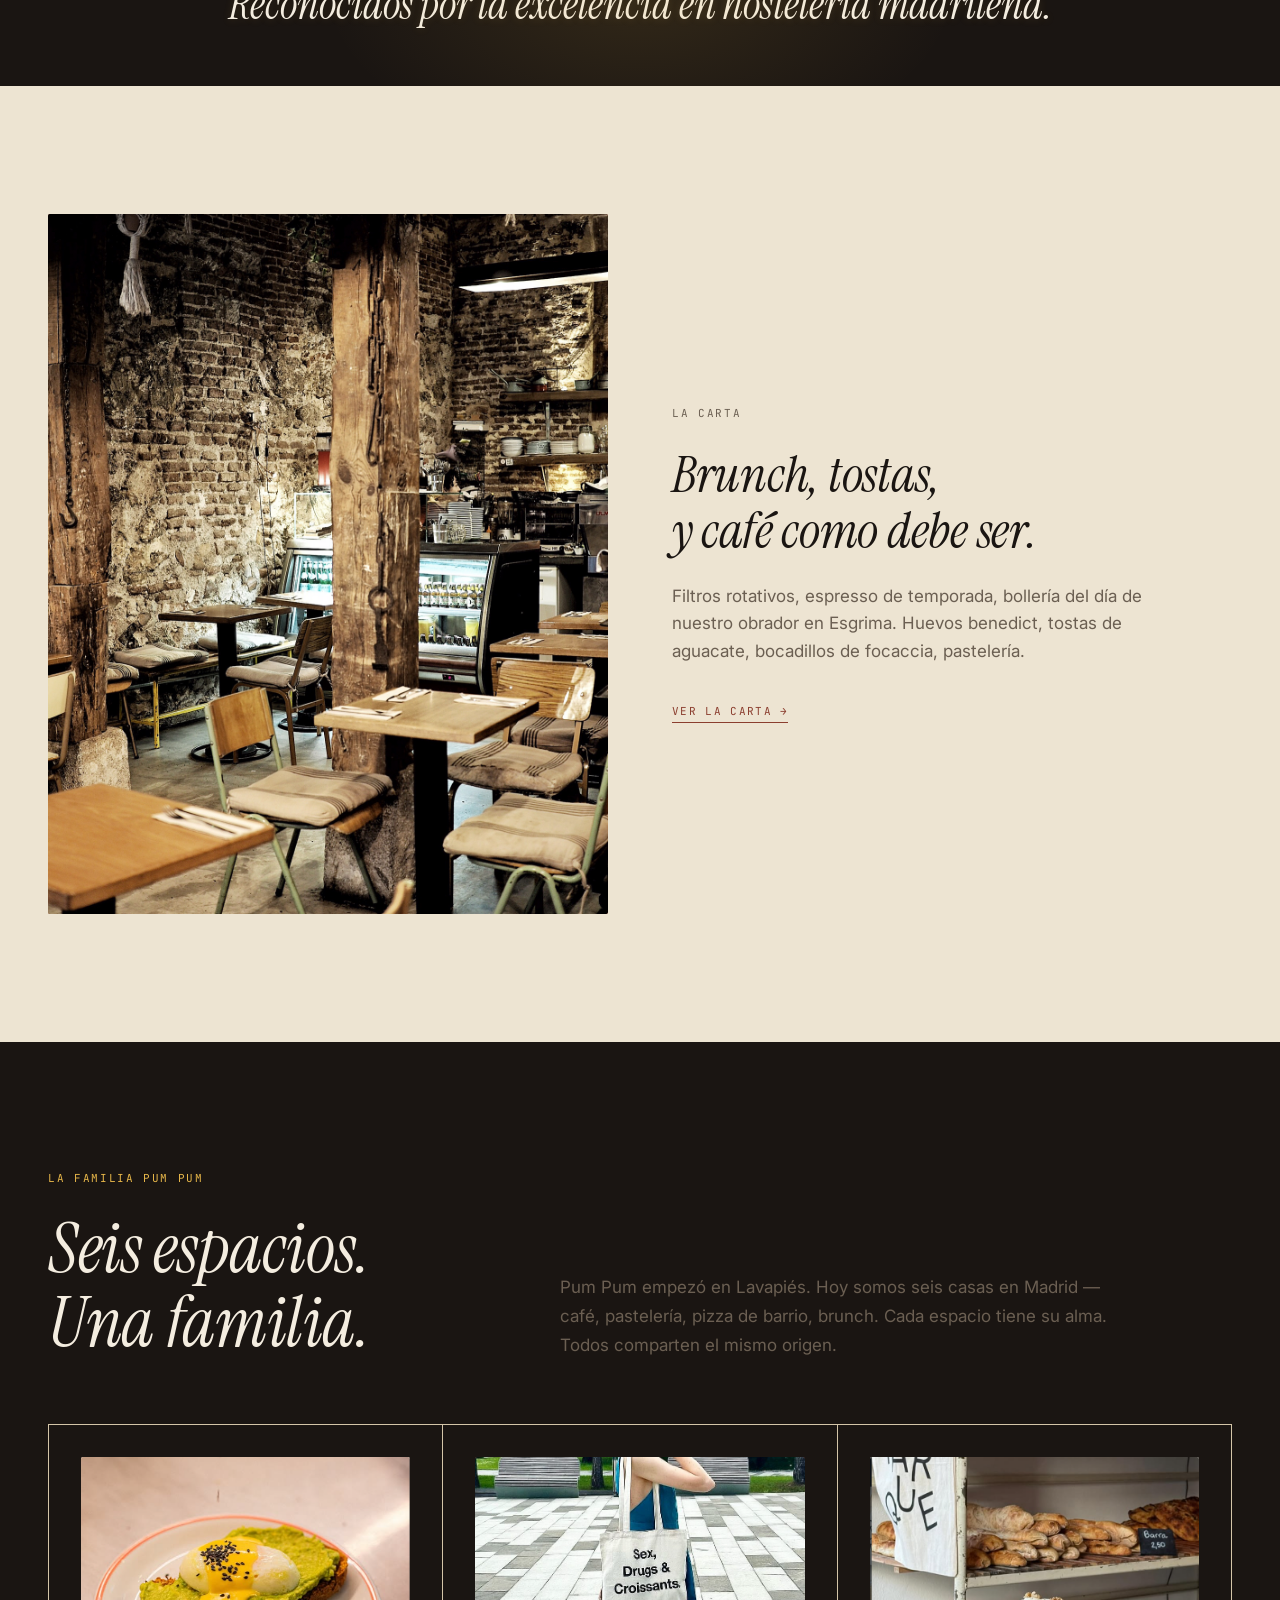
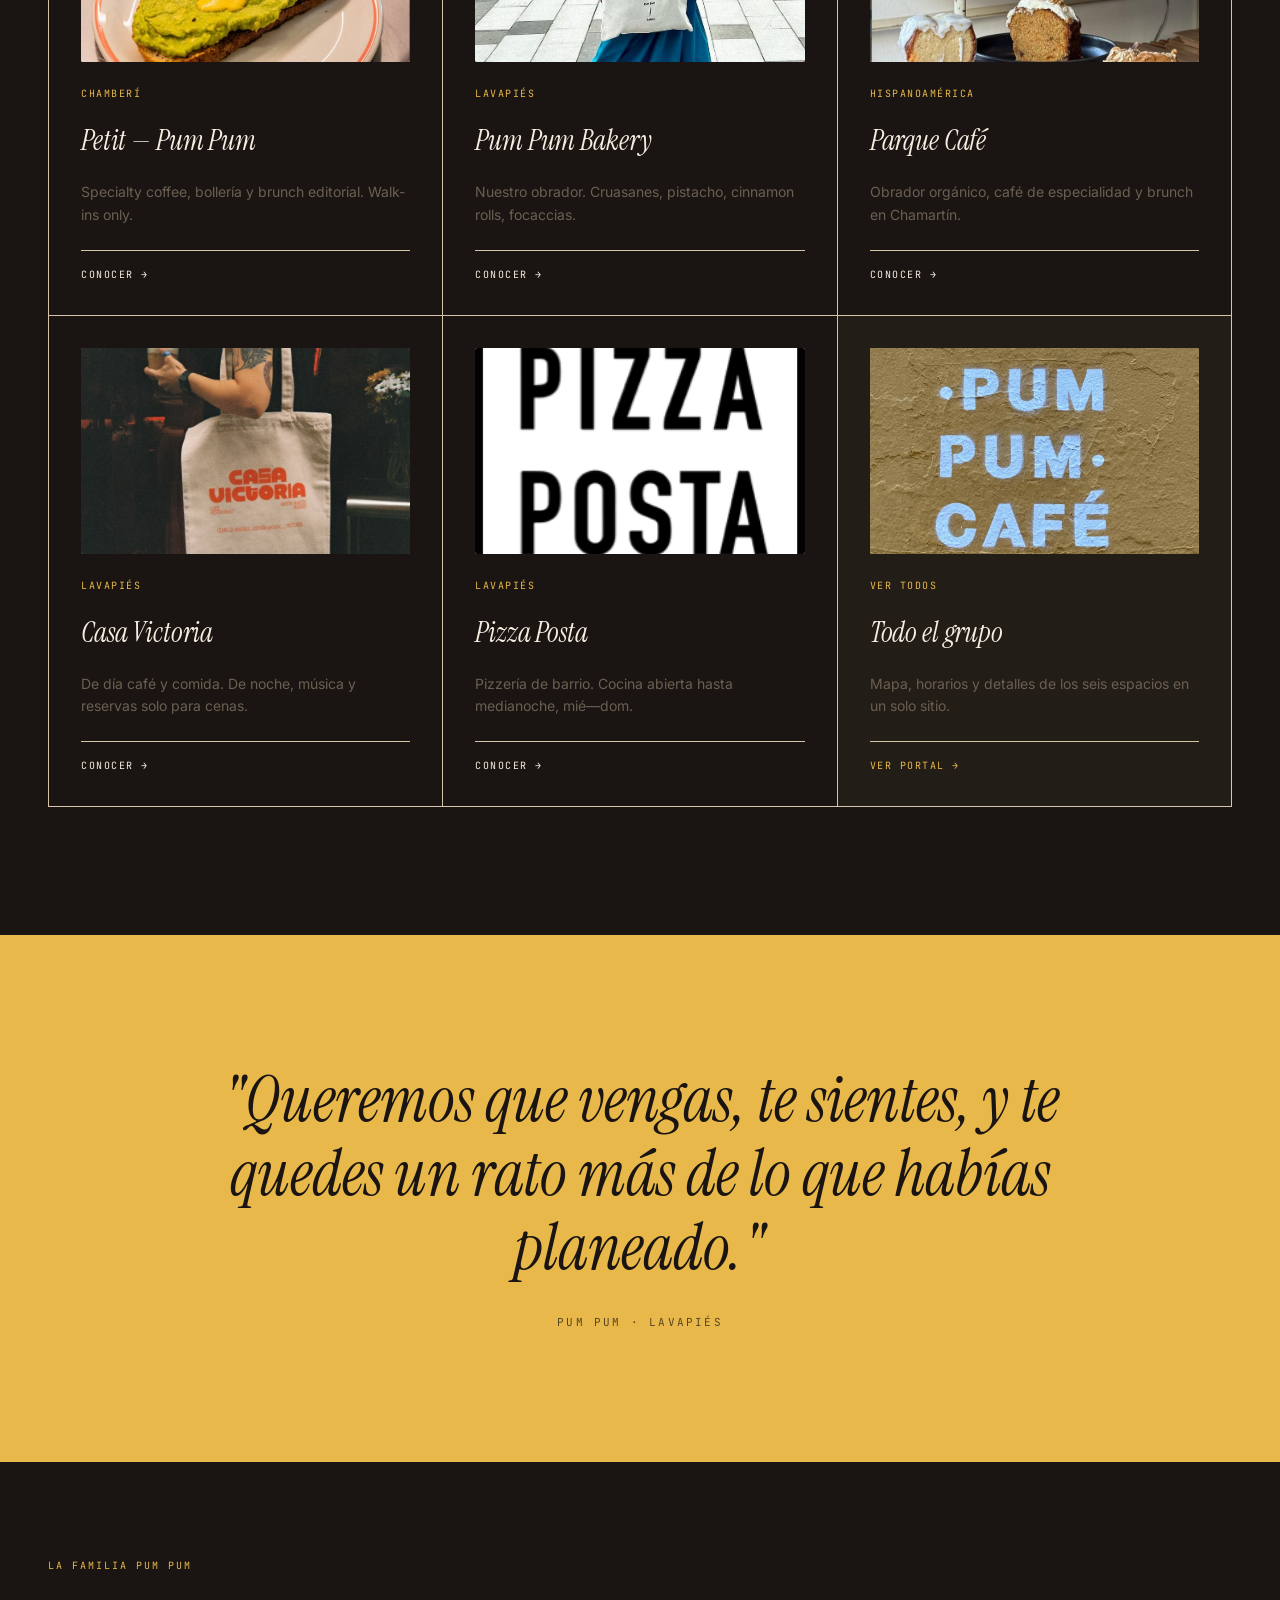
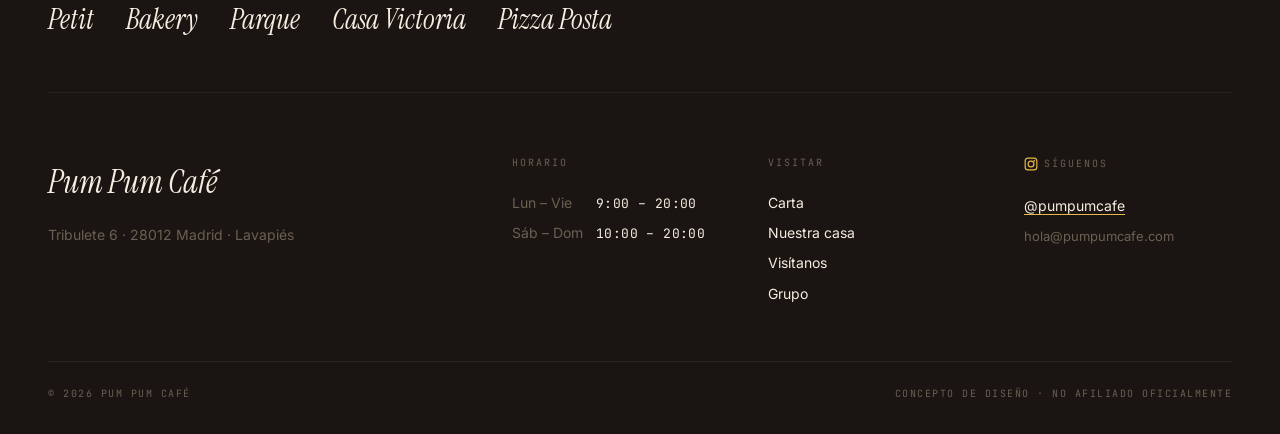
==== commit c77e99d6: "Add Inicio/Home link to desktop nav on all pages Users previously had to click the logo to return ho" ====
--- a/index.html
+++ b/index.html
@@ -9,7 +9,7 @@
 <link rel="preconnect" href="https://fonts.googleapis.com">
 <link rel="preconnect" href="https://fonts.gstatic.com" crossorigin>
 <link href="https://fonts.googleapis.com/css2?family=Instrument+Serif:ital@0;1&family=Inter:wght@300;400;500&family=JetBrains+Mono:wght@400;500&display=swap" rel="stylesheet">
-<link rel="stylesheet" href="css/style.css?v=1775477150">
+<link rel="stylesheet" href="css/style.css?v=1775477576">
 </head>
 <body>
 
@@ -23,6 +23,7 @@
   </a>
   <div class="nav-right">
     <ul class="nav-links">
+      <li><a href="index.html" data-es>Inicio</a><a href="index.html" data-en>Home</a></li>
       <li><a href="carta.html" data-es>Carta</a><a href="carta.html" data-en>Menu</a></li>
       <li><a href="nuestra-casa.html" data-es>Nuestra casa</a><a href="nuestra-casa.html" data-en>Our house</a></li>
       <li><a href="visitanos.html" data-es>Visítanos</a><a href="visitanos.html" data-en>Visit</a></li>
--- a/css/style.css
+++ b/css/style.css
@@ -788,8 +788,9 @@
   .grupo-portal-grid { grid-template-columns: 1fr; padding: var(--space-4) var(--space-3); }
   .menu-grid { grid-template-columns: repeat(3, 1fr); gap: var(--space-2); }
   .menu-col h3 { font-size: 9px; }
-  .menu-item .name { font-size: 14px; }
-  .menu-item .price { font-size: 11px; }
+  .menu-item .name { font-size: 12px; }
+  .menu-item .desc { font-size: 9px; }
+  .menu-item .price { font-size: 9px; }
   .location-card { grid-template-columns: 1fr; gap: var(--space-2); }
   .footer-grid { grid-template-columns: 1fr 1fr; }
   .hero { height: 70vh; min-height: 480px; }
